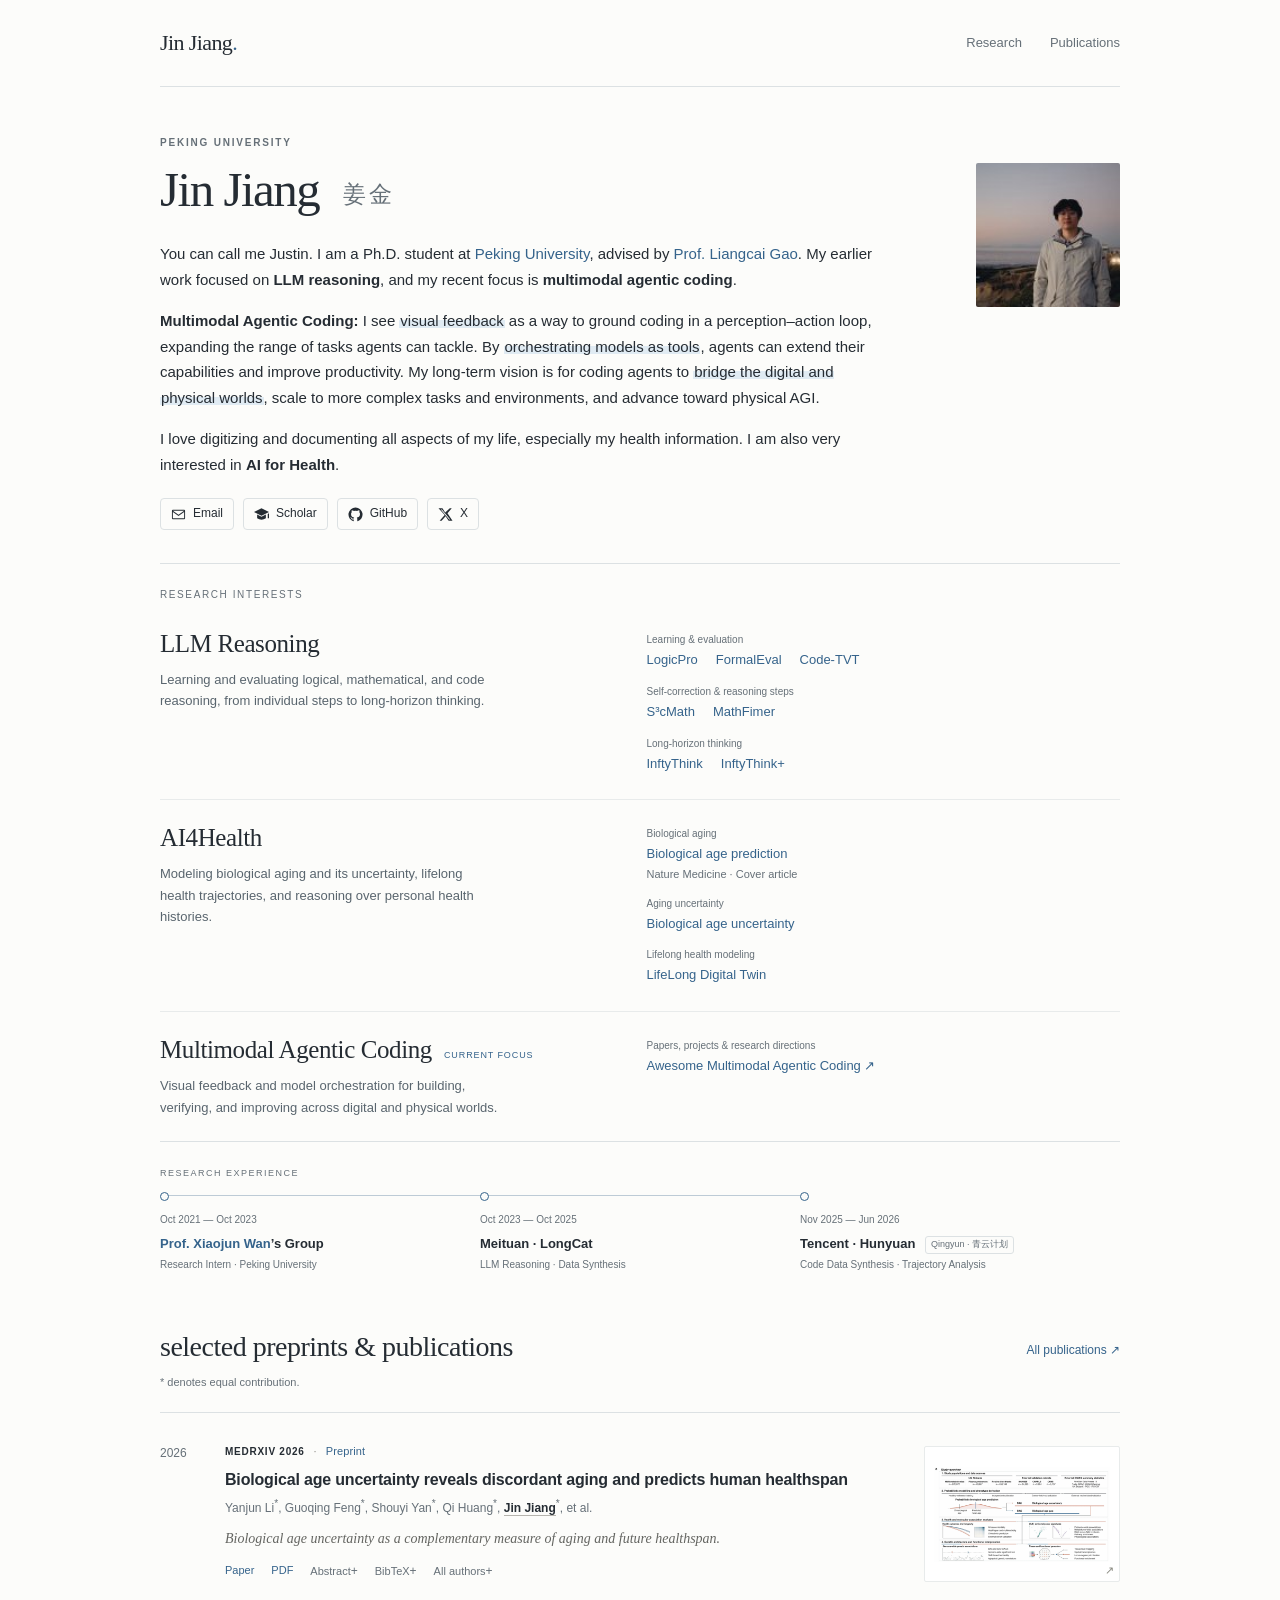
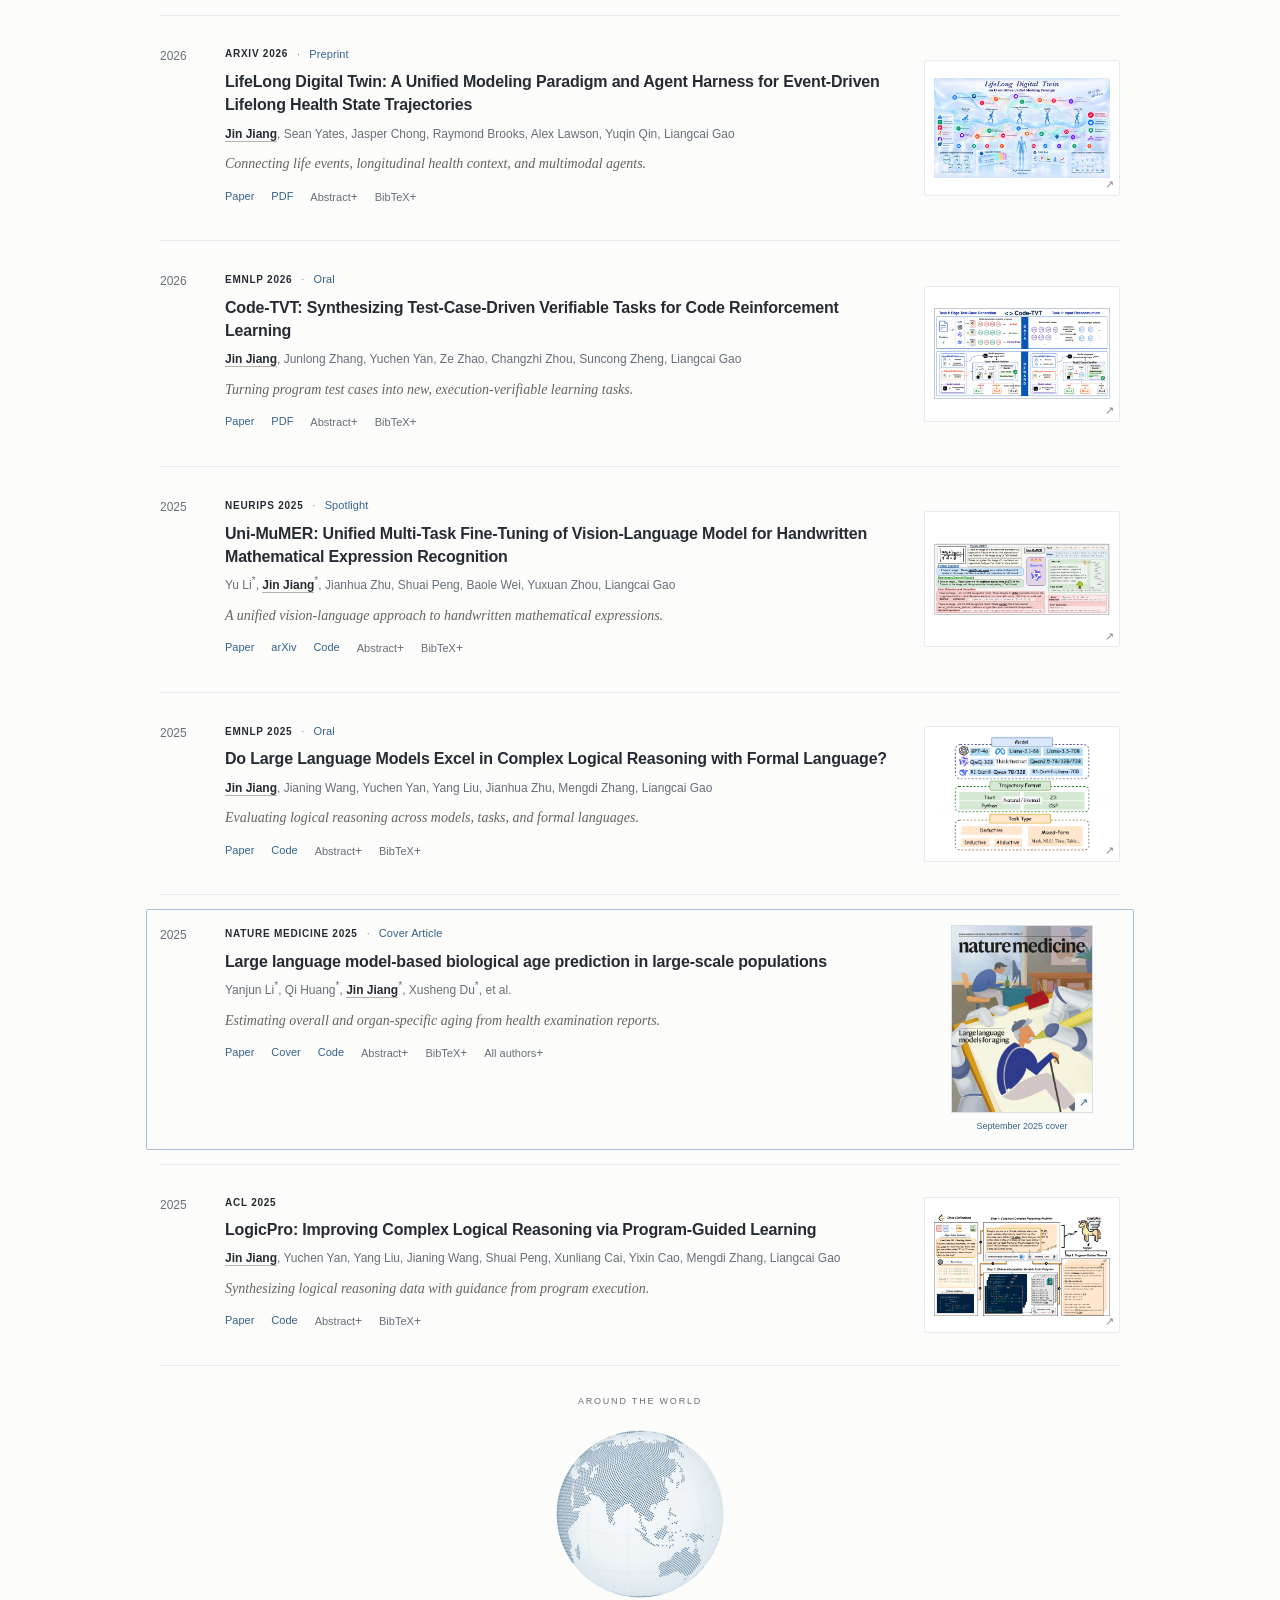
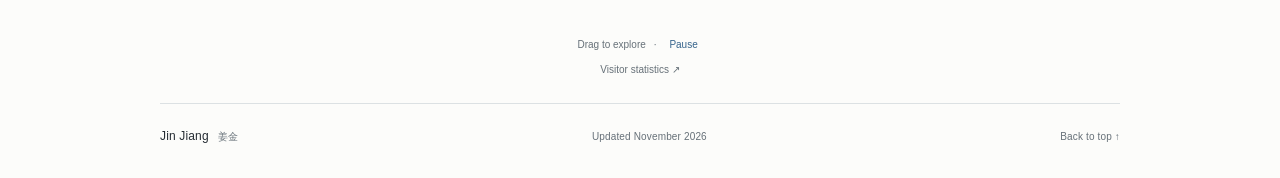
==== docs/index.html @ 6ad39298 "Publish reviewed academic homepage in docs" ====
<!doctype html>
<html lang="en">
<head>
  <meta charset="utf-8">
  <meta name="viewport" content="width=device-width, initial-scale=1">
  <meta name="description" content="Jin Jiang is a Ph.D. student at Peking University working on LLM reasoning, AI for Health, and multimodal agentic coding.">
  <meta name="author" content="Jin Jiang">
  <meta name="color-scheme" content="light">
  <meta property="og:title" content="Jin Jiang | Peking University">
  <meta property="og:description" content="Jin Jiang is a Ph.D. student at Peking University working on LLM reasoning, AI for Health, and multimodal agentic coding.">
  <meta property="og:type" content="website">
  <title>Jin Jiang | Peking University</title>
  <link rel="icon" href="assets/favicon.svg" type="image/svg+xml">
  <link rel="stylesheet" href="assets/style.css?v=72ed9c2542">
  <link rel="stylesheet" href="assets/research.css?v=2891c143ea">
  <script src="assets/site.js" defer></script>
  <script src="assets/globe-data.js" defer></script>
  <script src="assets/globe.js" defer></script>
  <script src="assets/visitors.js?v=ecbf1b0af2" defer></script>
</head>
<body>
  <a class="skip-link" href="#main">Skip to content</a>
  <div class="page-shell">
    <header class="site-header">
      <a class="wordmark" href="#main" aria-label="Jin Jiang — home">Jin Jiang<span aria-hidden="true">.</span></a>
      <nav aria-label="Main navigation">
        <a href="#research">Research</a>
        <a href="#publications">Publications</a>
      </nav>
    </header>
    <main id="main">
    <section class="intro" aria-labelledby="name">
      <div class="intro-copy">
        <p class="eyebrow">Peking University</p>
        <h1 id="name">Jin Jiang <span class="chinese-name" lang="zh-CN">姜金</span></h1>
        <p>You can call me Justin. I am a Ph.D. student at <a href="https://english.pku.edu.cn/">Peking University</a>,
        advised by <a href="https://wict.pku.edu.cn/english/people/gg/1201844icst1297381.htm">Prof. Liangcai Gao</a>.
        My earlier work focused on <strong>LLM reasoning</strong>, and my recent focus is
        <strong>multimodal agentic coding</strong>.</p>
        <p class="research-vision"><strong>Multimodal Agentic Coding:</strong> I see <mark class="vision-highlight">visual feedback</mark> as a way to ground coding
        in a perception–action loop, expanding the range of tasks agents can tackle.
        By <mark class="vision-highlight">orchestrating models as tools</mark>, agents can extend their capabilities and improve productivity.
        My long-term vision is for coding agents to <mark class="vision-highlight">bridge the digital and physical worlds</mark>,
        scale to more complex tasks and environments, and advance toward physical AGI.</p>
        <p>I love digitizing and documenting all aspects of my life, especially my health information.
        I am also very interested in <strong>AI for Health</strong>.</p>
        <div class="social-links" aria-label="Contact and academic profiles">
          <a class="social-tag" href="mailto:jiangjin@stu.pku.edu.cn">
      <svg viewBox="0 0 24 24" width="15" height="15" fill="currentColor" aria-hidden="true"><path d="M3 4.5h18A1.5 1.5 0 0 1 22.5 6v12a1.5 1.5 0 0 1-1.5 1.5H3A1.5 1.5 0 0 1 1.5 18V6A1.5 1.5 0 0 1 3 4.5Zm9 8L21 6H3l9 6.5Zm0 2L3 8v10h18V8l-9 6.5Z"/></svg>
      <span>Email</span></a>
<a class="social-tag" href="https://scholar.google.com/citations?user=C17NgjsAAAAJ&amp;hl=en">
      <svg viewBox="0 0 24 24" width="15" height="15" fill="currentColor" aria-hidden="true"><path d="m12 2 12 6-12 6L0 8l12-6Zm-7 10 7 3.5 7-3.5v6c-4.5 3-9.5 3-14 0v-6Zm17-1 2-1v8h-2v-7Z"/></svg>
      <span>Scholar</span></a>
<a class="social-tag" href="https://github.com/jiangjin1999">
      <svg viewBox="0 0 24 24" width="15" height="15" fill="currentColor" aria-hidden="true"><path d="M12 .75a11.25 11.25 0 0 0-3.56 21.92c.56.1.77-.24.77-.54v-2.1c-3.14.68-3.8-1.33-3.8-1.33-.51-1.3-1.25-1.65-1.25-1.65-1.03-.7.08-.69.08-.69 1.14.08 1.73 1.16 1.73 1.16 1.01 1.72 2.65 1.22 3.3.93.1-.73.4-1.22.72-1.5-2.51-.28-5.14-1.25-5.14-5.56 0-1.23.44-2.23 1.16-3.02-.12-.28-.5-1.43.11-2.98 0 0 .94-.3 3.1 1.15a10.77 10.77 0 0 1 5.63 0c2.15-1.46 3.1-1.15 3.1-1.15.6 1.55.22 2.7.1 2.98a4.35 4.35 0 0 1 1.16 3.02c0 4.32-2.63 5.28-5.14 5.55.4.35.76 1.03.76 2.08v3.11c0 .3.2.65.77.54A11.25 11.25 0 0 0 12 .75Z"/></svg>
      <span>GitHub</span></a>
<a class="social-tag" href="https://x.com/JiangJin_PKU">
      <svg viewBox="0 0 24 24" width="15" height="15" fill="currentColor" aria-hidden="true"><path d="M18.9 2H22l-6.8 7.8L23.2 22H17l-4.85-7.35L5.7 22H2.6l8.1-9.3L.8 2h6.3l4.4 6.7L18.9 2Zm-1.1 18h1.7L6.2 4H4.4l13.4 16Z"/></svg>
      <span>X</span></a>
        </div>
      </div>
      <figure class="portrait">
        <img src="assets/jin-jiang.jpg" width="128" height="128" alt="Jin Jiang" fetchpriority="high">
      </figure>
    </section>
    <section class="research-experiment" id="research" aria-labelledby="research-title">
      <header class="research-preview-heading">
        <h2 id="research-title">Research interests</h2>
      </header>
      <article class="research-row" aria-labelledby="reasoning-title">
        <div class="research-overview">
          <h3 id="reasoning-title">LLM Reasoning</h3>
          <p>Learning and evaluating logical, mathematical, and code reasoning, from individual steps to long-horizon thinking.</p>
        </div>
        <dl class="research-works">
          <div>
            <dt>Learning &amp; evaluation</dt>
            <dd>
              <a href="https://aclanthology.org/2025.acl-long.1270/">LogicPro</a>
              <a href="https://aclanthology.org/2025.emnlp-main.855/">FormalEval</a>
              <a href="https://aclanthology.org/2026.emnlp-main.1574/">Code-TVT</a>
            </dd>
          </div>
          <div>
            <dt>Self-correction &amp; reasoning steps</dt>
            <dd>
              <a href="https://ojs.aaai.org/index.php/AAAI/article/view/34749">S³cMath</a>
              <a href="https://arxiv.org/abs/2502.11684">MathFimer</a>
            </dd>
          </div>
          <div>
            <dt>Long-horizon thinking</dt>
            <dd>
              <a href="https://arxiv.org/abs/2503.06692">InftyThink</a>
              <a href="https://arxiv.org/abs/2602.06960">InftyThink+</a>
            </dd>
          </div>
        </dl>
      </article>
      <article class="research-row" aria-labelledby="health-title">
        <div class="research-overview">
          <h3 id="health-title">AI4Health</h3>
          <p>Modeling biological aging and its uncertainty, lifelong health trajectories, and reasoning over personal health histories.</p>
        </div>
        <dl class="research-works">
          <div>
            <dt>Biological aging</dt>
            <dd class="research-single-work">
              <a href="https://www.nature.com/articles/s41591-025-03856-8">Biological age prediction
                <span class="research-work-note">Nature Medicine · Cover article</span>
              </a>
            </dd>
          </div>
          <div>
            <dt>Aging uncertainty</dt>
            <dd><a href="https://www.medrxiv.org/content/10.64898/2026.09.26.26364091v3">Biological age uncertainty</a></dd>
          </div>
          <div>
            <dt>Lifelong health modeling</dt>
            <dd><a href="https://arxiv.org/abs/2610.05566">LifeLong Digital Twin</a></dd>
          </div>
        </dl>
      </article>
      <article class="research-row" aria-labelledby="coding-title">
        <div class="research-overview">
          <div class="research-name">
            <h3 id="coding-title">Multimodal Agentic Coding</h3>
            <span class="research-current">Current focus</span>
          </div>
          <p>Visual feedback and model orchestration for building, verifying, and improving across digital and physical worlds.</p>
        </div>
        <dl class="research-works">
          <div>
            <dt>Papers, projects &amp; research directions</dt>
            <dd><a href="https://github.com/jiangjin1999/awesome-multimodal-agentic-coding">Awesome Multimodal Agentic Coding <span aria-hidden="true">↗</span></a></dd>
          </div>
        </dl>
      </article>
    </section>

    <section class="experience-strip" id="experience" aria-labelledby="experience-title">
      <h2 class="eyebrow" id="experience-title">Research experience</h2>
      <ol class="experience-track">
        <li>
          <p class="experience-period"><time datetime="2021-10">Oct 2021</time> — <time datetime="2023-10">Oct 2023</time></p>
          <h3><a href="https://wanxiaojun.github.io/">Prof. Xiaojun Wan</a>’s Group</h3>
          <p class="experience-role">Research Intern · Peking University</p>
        </li>
        <li>
          <p class="experience-period"><time datetime="2023-10">Oct 2023</time> — <time datetime="2025-10">Oct 2025</time></p>
          <h3>Meituan · LongCat</h3>
          <p class="experience-role">LLM Reasoning · Data Synthesis</p>
        </li>
        <li>
          <p class="experience-period"><time datetime="2025-11">Nov 2025</time> — <time datetime="2026-06">Jun 2026</time></p>
          <h3>Tencent · Hunyuan <span class="experience-program" title="Qingyun Program">Qingyun · <span lang="zh-CN">青云计划</span></span></h3>
          <p class="experience-role">Code Data Synthesis · Trajectory Analysis</p>
        </li>
      </ol>
    </section>
    <section class="publications" id="publications" aria-labelledby="publications-title">
      <div class="section-heading">
        <div>
          <h2 id="publications-title">selected preprints &amp; publications</h2>
          <p class="contribution-note">* denotes equal contribution.</p>
        </div>
        <a class="all-publications" href="https://scholar.google.com/citations?user=C17NgjsAAAAJ&amp;hl=en">All publications <span aria-hidden="true">↗</span></a>
      </div>
      <div class="papers">

    <article class="paper" id="aging-uncertainty" aria-labelledby="aging-uncertainty-title">
      <div class="paper-year">2026</div>
      <div class="paper-content">
        <div class="paper-meta"><span>medRxiv 2026</span><span class="paper-status">Preprint</span></div>
        <h3 id="aging-uncertainty-title"><a class="" href="https://www.medrxiv.org/content/10.64898/2026.09.26.26364091v3">Biological age uncertainty reveals discordant aging and predicts human healthspan</a></h3>
        <p class="authors">Yanjun Li<sup aria-label="equal contribution">*</sup>, Guoqing Feng<sup aria-label="equal contribution">*</sup>, Shouyi Yan<sup aria-label="equal contribution">*</sup>, Qi Huang<sup aria-label="equal contribution">*</sup>, <strong>Jin Jiang</strong><sup aria-label="equal contribution">*</sup>, et al.</p>
        <p class="paper-summary">Biological age uncertainty as a complementary measure of aging and future healthspan.</p>
        <div class="paper-tools">
          <a class="" href="https://www.medrxiv.org/content/10.64898/2026.09.26.26364091v3">Paper</a>
<a class="" href="https://www.medrxiv.org/content/10.64898/2026.09.26.26364091v3.full.pdf">PDF</a>
          <details class="paper-detail">
            <summary>Abstract<span aria-hidden="true"> +</span></summary>
            <div class="detail-body"><p>This study models biological age as a probability distribution, distinguishing its mean deviation from its uncertainty. Across metabolomic, proteomic, and routine blood profiles, greater uncertainty was associated with disagreement among aging signals and with subsequent mortality, healthspan loss, and multimorbidity beyond the biological age gap. External cohorts and molecular and genetic analyses examine the robustness and biological context of this measure.</p></div>
          </details>

        <details class="paper-detail citation">
          <summary>BibTeX<span aria-hidden="true"> +</span></summary>
          <div class="detail-body">
            <button class="copy-button" data-copy="cite-aging-uncertainty" type="button" hidden>Copy citation</button>
            <pre id="cite-aging-uncertainty">@article{li2026biological,
  title = {Biological age uncertainty reveals discordant aging and predicts human healthspan},
  author = {Li, Yanjun and Feng, Guoqing and Yan, Shouyi and Huang, Qi and Jiang, Jin and Wang, Yufei and Pei, Zeyuan and Tay, Lyn Xuan and Li, Keliang and Pan, Zean and Yuan, Zhichao and Gao, Liangcai and Ji, John S. and Ke, Limei and Gu, Kuiying and Di, Qian},
  journal = {medRxiv},
  year = {2026},
  doi = {10.64898/2026.09.26.26364091},
  url = {https://www.medrxiv.org/content/10.64898/2026.09.26.26364091v3},
  note = {Preprint, version 3}
}</pre>
          </div>
        </details>

        <details class="paper-detail">
          <summary>All authors<span aria-hidden="true"> +</span></summary>
          <div class="detail-body full-authors">Yanjun Li<sup aria-label="equal contribution">*</sup>, Guoqing Feng<sup aria-label="equal contribution">*</sup>, Shouyi Yan<sup aria-label="equal contribution">*</sup>, Qi Huang<sup aria-label="equal contribution">*</sup>, <strong>Jin Jiang</strong><sup aria-label="equal contribution">*</sup>, Yufei Wang, Zeyuan Pei, Lyn Xuan Tay, Keliang Li, Zean Pan, Zhichao Yuan, Liangcai Gao, John S. Ji, Limei Ke, Kuiying Gu, Qian Di</div>
        </details>
        </div>
      </div>

        <a class="paper-figure" href="assets/aging-uncertainty-overview.png" target="_blank" rel="noopener"
           aria-label="Enlarge figure: Biological age uncertainty reveals discordant aging and predicts human healthspan">
          <img src="assets/aging-uncertainty-overview-preview.webp" alt="Figure 1a: probabilistic biological age models, age uncertainty, and health outcome analyses" width="224" height="140" loading="lazy" decoding="async">
          <span class="figure-expand" aria-hidden="true">↗</span>
        </a>
    </article>
    <article class="paper" id="lifelong" aria-labelledby="lifelong-title">
      <div class="paper-year">2026</div>
      <div class="paper-content">
        <div class="paper-meta"><span>arXiv 2026</span><span class="paper-status">Preprint</span></div>
        <h3 id="lifelong-title"><a class="" href="https://arxiv.org/abs/2610.05566">LifeLong Digital Twin: A Unified Modeling Paradigm and Agent Harness for Event-Driven Lifelong Health State Trajectories</a></h3>
        <p class="authors"><strong>Jin Jiang</strong>, Sean Yates, Jasper Chong, Raymond Brooks, Alex Lawson, Yuqin Qin, Liangcai Gao</p>
        <p class="paper-summary">Connecting life events, longitudinal health context, and multimodal agents.</p>
        <div class="paper-tools">
          <a class="" href="https://arxiv.org/abs/2610.05566">Paper</a>
<a class="" href="https://arxiv.org/pdf/2610.05566">PDF</a>
          <details class="paper-detail">
            <summary>Abstract<span aria-hidden="true"> +</span></summary>
            <div class="detail-body"><p>LifeLong Digital Twin organizes events into daily health states and accumulates them into lifelong context. An accompanying agent harness brings multimodal evidence into health reasoning. The technical report evaluates language models on disease trajectory forecasting, risk ranking, and prediction across multiple time horizons.</p></div>
          </details>

        <details class="paper-detail citation">
          <summary>BibTeX<span aria-hidden="true"> +</span></summary>
          <div class="detail-body">
            <button class="copy-button" data-copy="cite-lifelong" type="button" hidden>Copy citation</button>
            <pre id="cite-lifelong">@misc{jiang2026lifelong,
  title = {LifeLong Digital Twin: A Unified Modeling Paradigm and Agent Harness for Event-Driven Lifelong Health State Trajectories},
  author = {Jiang, Jin and Yates, Sean and Chong, Jasper and Brooks, Raymond and Lawson, Alex and Qin, Yuqin and Gao, Liangcai},
  year = {2026},
  eprint = {2610.05566},
  archivePrefix = {arXiv},
  primaryClass = {cs.AI},
  url = {https://arxiv.org/abs/2610.05566}
}</pre>
          </div>
        </details>

        </div>
      </div>

        <a class="paper-figure" href="assets/lifelong-page1-overview.png" target="_blank" rel="noopener"
           aria-label="Enlarge figure: LifeLong Digital Twin: A Unified Modeling Paradigm and Agent Harness for Event-Driven Lifelong Health State Trajectories">
          <img src="assets/lifelong-page1-overview-preview.webp" alt="LifeLong Digital Twin overview from the bottom of the first paper page: lifelong events across life stages, Health States, the Agent Harness, and health prediction tasks." width="224" height="140" loading="lazy" decoding="async">
          <span class="figure-expand" aria-hidden="true">↗</span>
        </a>
    </article>
    <article class="paper" id="code-tvt" aria-labelledby="code-tvt-title">
      <div class="paper-year">2026</div>
      <div class="paper-content">
        <div class="paper-meta"><span>EMNLP 2026</span><span class="paper-status">Oral</span></div>
        <h3 id="code-tvt-title"><a class="" href="https://aclanthology.org/2026.emnlp-main.1574/">Code-TVT: Synthesizing Test-Case-Driven Verifiable Tasks for Code Reinforcement Learning</a></h3>
        <p class="authors"><strong>Jin Jiang</strong>, Junlong Zhang, Yuchen Yan, Ze Zhao, Changzhi Zhou, Suncong Zheng, Liangcai Gao</p>
        <p class="paper-summary">Turning program test cases into new, execution-verifiable learning tasks.</p>
        <div class="paper-tools">
          <a class="" href="https://aclanthology.org/2026.emnlp-main.1574/">Paper</a>
<a class="" href="https://aclanthology.org/2026.emnlp-main.1574.pdf">PDF</a>
          <details class="paper-detail">
            <summary>Abstract<span aria-hidden="true"> +</span></summary>
            <div class="detail-body"><p>Code-TVT reformulates existing test cases into two complementary tasks: generating inputs that distinguish correct and incorrect programs, and reconstructing inputs from program outputs. Execution-based verifiers provide training signals for code reasoning and reinforcement learning.</p></div>
          </details>

        <details class="paper-detail citation">
          <summary>BibTeX<span aria-hidden="true"> +</span></summary>
          <div class="detail-body">
            <button class="copy-button" data-copy="cite-code-tvt" type="button" hidden>Copy citation</button>
            <pre id="cite-code-tvt">@inproceedings{jiang-etal-2026-code,
    title = &quot;Code-{TVT}: Synthesizing Test-Case-Driven Verifiable Tasks for Code Reinforcement Learning&quot;,
    author = &quot;Jiang, Jin  and
      Zhang, Junlong  and
      Yan, Yuchen  and
      Zhao, Ze  and
      Zhou, Changzhi  and
      Zheng, Suncong  and
      Gao, Liangcai&quot;,
    editor = &quot;Lee, Hung-Yi  and
      Dev, Sunipa  and
      Li, Junyi Jessy  and
      Elliott, Desmond&quot;,
    booktitle = &quot;Proceedings of the 2026 Conference on Empirical Methods in Natural Language Processing&quot;,
    month = oct,
    year = &quot;2026&quot;,
    address = &quot;Budapest, Hungary&quot;,
    publisher = &quot;Association for Computational Linguistics&quot;,
    url = &quot;https://aclanthology.org/2026.emnlp-main.1574/&quot;,
    doi = &quot;10.18653/2026.emnlp-main.1574&quot;,
    pages = &quot;35842--35865&quot;,
    ISBN = &quot;979-8-89176-459-0&quot;
}</pre>
          </div>
        </details>

        </div>
      </div>

        <a class="paper-figure" href="assets/code-tvt.png" target="_blank" rel="noopener"
           aria-label="Enlarge figure: Code-TVT: Synthesizing Test-Case-Driven Verifiable Tasks for Code Reinforcement Learning">
          <img src="assets/code-tvt-preview.webp" alt="Code-TVT: edge test-case generation and input reconstruction with verifiable rewards" width="224" height="140" loading="lazy" decoding="async">
          <span class="figure-expand" aria-hidden="true">↗</span>
        </a>
    </article>
    <article class="paper" id="unimumer" aria-labelledby="unimumer-title">
      <div class="paper-year">2025</div>
      <div class="paper-content">
        <div class="paper-meta"><span>NeurIPS 2025</span><span class="paper-status">Spotlight</span></div>
        <h3 id="unimumer-title"><a class="" href="https://proceedings.neurips.cc/paper_files/paper/2025/hash/bb992de895e886c2be79985835cb0ea4-Abstract-Conference.html">Uni-MuMER: Unified Multi-Task Fine-Tuning of Vision-Language Model for Handwritten Mathematical Expression Recognition</a></h3>
        <p class="authors">Yu Li<sup aria-label="equal contribution">*</sup>, <strong>Jin Jiang</strong><sup aria-label="equal contribution">*</sup>, Jianhua Zhu, Shuai Peng, Baole Wei, Yuxuan Zhou, Liangcai Gao</p>
        <p class="paper-summary">A unified vision-language approach to handwritten mathematical expressions.</p>
        <div class="paper-tools">
          <a class="" href="https://proceedings.neurips.cc/paper_files/paper/2025/hash/bb992de895e886c2be79985835cb0ea4-Abstract-Conference.html">Paper</a>
<a class="" href="https://arxiv.org/abs/2505.23566">arXiv</a>
<a class="" href="https://github.com/BFlameSwift/Uni-MuMER">Code</a>
          <details class="paper-detail">
            <summary>Abstract<span aria-hidden="true"> +</span></summary>
            <div class="detail-body"><p>Uni-MuMER adapts a vision-language model to handwritten mathematical expression recognition through three complementary tasks: tree-aware chain-of-thought, error-driven learning, and symbol counting. The method combines structural reasoning and domain-specific supervision in one model.</p></div>
          </details>

        <details class="paper-detail citation">
          <summary>BibTeX<span aria-hidden="true"> +</span></summary>
          <div class="detail-body">
            <button class="copy-button" data-copy="cite-unimumer" type="button" hidden>Copy citation</button>
            <pre id="cite-unimumer">@inproceedings{li2025unimumer,
  title = {Uni-MuMER: Unified Multi-Task Fine-Tuning of Vision-Language Model for Handwritten Mathematical Expression Recognition},
  author = {Li, Yu and Jiang, Jin and Zhu, Jianhua and Peng, Shuai and Wei, Baole and Zhou, Yuxuan and Gao, Liangcai},
  booktitle = {Advances in Neural Information Processing Systems},
  volume = {38},
  year = {2025},
  url = {https://proceedings.neurips.cc/paper_files/paper/2025/hash/bb992de895e886c2be79985835cb0ea4-Abstract-Conference.html}
}</pre>
          </div>
        </details>

        </div>
      </div>

        <a class="paper-figure" href="assets/unimumer.png" target="_blank" rel="noopener"
           aria-label="Enlarge figure: Uni-MuMER: Unified Multi-Task Fine-Tuning of Vision-Language Model for Handwritten Mathematical Expression Recognition">
          <img src="assets/unimumer-preview.webp" alt="Uni-MuMER combines tree-aware reasoning, error-driven learning, and symbol counting" width="224" height="140" loading="lazy" decoding="async">
          <span class="figure-expand" aria-hidden="true">↗</span>
        </a>
    </article>
    <article class="paper" id="formaleval" aria-labelledby="formaleval-title">
      <div class="paper-year">2025</div>
      <div class="paper-content">
        <div class="paper-meta"><span>EMNLP 2025</span><span class="paper-status">Oral</span></div>
        <h3 id="formaleval-title"><a class="" href="https://aclanthology.org/2025.emnlp-main.855/">Do Large Language Models Excel in Complex Logical Reasoning with Formal Language?</a></h3>
        <p class="authors"><strong>Jin Jiang</strong>, Jianing Wang, Yuchen Yan, Yang Liu, Jianhua Zhu, Mengdi Zhang, Liangcai Gao</p>
        <p class="paper-summary">Evaluating logical reasoning across models, tasks, and formal languages.</p>
        <div class="paper-tools">
          <a class="" href="https://aclanthology.org/2025.emnlp-main.855/">Paper</a>
<a class="" href="https://github.com/jiangjin1999/FormalEval">Code</a>
          <details class="paper-detail">
            <summary>Abstract<span aria-hidden="true"> +</span></summary>
            <div class="detail-body"><p>FormalEval examines logical reasoning along three dimensions: the model, the task, and the format of the reasoning trajectory. It compares natural-language and formal-language reasoning, studies their limitations, and investigates how training data transfers between formats.</p></div>
          </details>

        <details class="paper-detail citation">
          <summary>BibTeX<span aria-hidden="true"> +</span></summary>
          <div class="detail-body">
            <button class="copy-button" data-copy="cite-formaleval" type="button" hidden>Copy citation</button>
            <pre id="cite-formaleval">@inproceedings{jiang2025formal,
  title = {Do Large Language Models Excel in Complex Logical Reasoning with Formal Language?},
  author = {Jiang, Jin and Wang, Jianing and Yan, Yuchen and Liu, Yang and Zhu, Jianhua and Zhang, Mengdi and Gao, Liangcai},
  booktitle = {Proceedings of the 2025 Conference on Empirical Methods in Natural Language Processing},
  pages = {16878--16903},
  year = {2025},
  doi = {10.18653/v1/2025.emnlp-main.855},
  url = {https://aclanthology.org/2025.emnlp-main.855/}
}</pre>
          </div>
        </details>

        </div>
      </div>

        <a class="paper-figure" href="assets/formaleval.png" target="_blank" rel="noopener"
           aria-label="Enlarge figure: Do Large Language Models Excel in Complex Logical Reasoning with Formal Language?">
          <img src="assets/formaleval.png" alt="FormalEval evaluation dimensions: model, trajectory format, and logical reasoning task" width="224" height="140" loading="lazy" decoding="async">
          <span class="figure-expand" aria-hidden="true">↗</span>
        </a>
    </article>
    <article class="paper paper-outlined" id="aging" aria-labelledby="aging-title">
      <div class="paper-year">2025</div>
      <div class="paper-content">
        <div class="paper-meta"><span>Nature Medicine 2025</span><span class="paper-status">Cover Article</span></div>
        <h3 id="aging-title"><a class="" href="https://www.nature.com/articles/s41591-025-03856-8">Large language model-based biological age prediction in large-scale populations</a></h3>
        <p class="authors">Yanjun Li<sup aria-label="equal contribution">*</sup>, Qi Huang<sup aria-label="equal contribution">*</sup>, <strong>Jin Jiang</strong><sup aria-label="equal contribution">*</sup>, Xusheng Du<sup aria-label="equal contribution">*</sup>, et al.</p>
        <p class="paper-summary">Estimating overall and organ-specific aging from health examination reports.</p>
        <div class="paper-tools">
          <a class="" href="https://www.nature.com/articles/s41591-025-03856-8">Paper</a>
<a class="" href="https://www.nature.com/nm/volumes/31/issues/9">Cover</a>
<a class="" href="https://github.com/AI4HEALTH-LAB-THU/LLM-Aging">Code</a>
          <details class="paper-detail">
            <summary>Abstract<span aria-hidden="true"> +</span></summary>
            <div class="detail-body"><p>This work uses large language models to estimate biological age from health examination reports. Evaluation across six population cohorts studies overall and organ-specific aging, associations with health outcomes, and changes over time.</p></div>
          </details>

        <details class="paper-detail citation">
          <summary>BibTeX<span aria-hidden="true"> +</span></summary>
          <div class="detail-body">
            <button class="copy-button" data-copy="cite-aging" type="button" hidden>Copy citation</button>
            <pre id="cite-aging">@article{li2025biological,
  title = {Large language model-based biological age prediction in large-scale populations},
  author = {Li, Yanjun and Huang, Qi and Jiang, Jin and Du, Xusheng and Xiang, Wenxin and Zhang, Shiqi and Pan, Zean and Zhao, Liyuan and Cui, Yuyan and Ke, Limei and Yin, Bo and Liu, Linfeng and Feng, Guoqing and Yan, Shouyi and Gao, Liangcai and Liu, Yang and Yuan, Yujuan and Guo, Yanying and Yang, Yuqing and Ma, Weizhi and Yang, Yining and Di, Qian},
  journal = {Nature Medicine},
  volume = {31},
  pages = {2977--2990},
  year = {2025},
  doi = {10.1038/s41591-025-03856-8}
}</pre>
          </div>
        </details>

        <details class="paper-detail">
          <summary>All authors<span aria-hidden="true"> +</span></summary>
          <div class="detail-body full-authors">Yanjun Li<sup aria-label="equal contribution">*</sup>, Qi Huang<sup aria-label="equal contribution">*</sup>, <strong>Jin Jiang</strong><sup aria-label="equal contribution">*</sup>, Xusheng Du<sup aria-label="equal contribution">*</sup>, Wenxin Xiang, Shiqi Zhang, Zean Pan, Liyuan Zhao, Yuyan Cui, Limei Ke, Bo Yin, Linfeng Liu, Guoqing Feng, Shouyi Yan, Liangcai Gao, Yang Liu, Yujuan Yuan, Yanying Guo, Yuqing Yang, Weizhi Ma, Yining Yang, Qian Di</div>
        </details>
        </div>
      </div>

        <figure class="cover-feature">
          <a class="paper-figure paper-cover" href="assets/nature-medicine-cover-sep-2025.png" target="_blank" rel="noopener"
             aria-label="Enlarge Nature Medicine September 2025 cover">
            <img src="assets/nature-medicine-cover-sep-2025.png" alt="Nature Medicine, September 2025 cover: Large language models for aging. A robot sketches a person at their predicted biological age."
              width="440" height="584" loading="lazy" decoding="async">
            <span class="figure-expand" aria-hidden="true">↗</span>
          </a>
          <figcaption><a href="https://www.nature.com/nm/volumes/31/issues/9">September 2025 cover</a></figcaption>
        </figure>
    </article>
    <article class="paper" id="logicpro" aria-labelledby="logicpro-title">
      <div class="paper-year">2025</div>
      <div class="paper-content">
        <div class="paper-meta"><span>ACL 2025</span></div>
        <h3 id="logicpro-title"><a class="" href="https://aclanthology.org/2025.acl-long.1270/">LogicPro: Improving Complex Logical Reasoning via Program-Guided Learning</a></h3>
        <p class="authors"><strong>Jin Jiang</strong>, Yuchen Yan, Yang Liu, Jianing Wang, Shuai Peng, Xunliang Cai, Yixin Cao, Mengdi Zhang, Liangcai Gao</p>
        <p class="paper-summary">Synthesizing logical reasoning data with guidance from program execution.</p>
        <div class="paper-tools">
          <a class="" href="https://aclanthology.org/2025.acl-long.1270/">Paper</a>
<a class="" href="https://github.com/jiangjin1999/LogicPro">Code</a>
          <details class="paper-detail">
            <summary>Abstract<span aria-hidden="true"> +</span></summary>
            <div class="detail-body"><p>LogicPro builds reasoning problems from algorithmic questions and test cases. Program solutions supply reference answers and intermediate values, which guide the construction of natural-language reasoning traces. This creates scalable supervision for complex logical reasoning.</p></div>
          </details>

        <details class="paper-detail citation">
          <summary>BibTeX<span aria-hidden="true"> +</span></summary>
          <div class="detail-body">
            <button class="copy-button" data-copy="cite-logicpro" type="button" hidden>Copy citation</button>
            <pre id="cite-logicpro">@inproceedings{jiang2025logicpro,
  title = {LogicPro: Improving Complex Logical Reasoning via Program-Guided Learning},
  author = {Jiang, Jin and Yan, Yuchen and Liu, Yang and Wang, Jianing and Peng, Shuai and Cai, Xunliang and Cao, Yixin and Zhang, Mengdi and Gao, Liangcai},
  booktitle = {Proceedings of the 63rd Annual Meeting of the Association for Computational Linguistics (Volume 1: Long Papers)},
  pages = {26200--26218},
  year = {2025},
  doi = {10.18653/v1/2025.acl-long.1270},
  url = {https://aclanthology.org/2025.acl-long.1270/}
}</pre>
          </div>
        </details>

        </div>
      </div>

        <a class="paper-figure" href="assets/logicpro.png" target="_blank" rel="noopener"
           aria-label="Enlarge figure: LogicPro: Improving Complex Logical Reasoning via Program-Guided Learning">
          <img src="assets/logicpro-preview.webp" alt="LogicPro synthesizes logical reasoning data from algorithmic problems and program execution" width="224" height="140" loading="lazy" decoding="async">
          <span class="figure-expand" aria-hidden="true">↗</span>
        </a>
    </article>
      </div>
    </section>
    <section class="world-section" aria-label="Around the world"
      data-visitor-key="1H2OIZZ7b7KXvn6qsvFm90S2fjFHKi0nz-zZFDt_Z4g"
      data-visitor-hosts="jiangjin1999.github.io"
      data-visitor-stats="https://mapmyvisitors.com/web/1c9c7">
      <p class="eyebrow">Around the world</p>
      <div class="globe-display">
        <div class="globe-shell" id="local-globe">
          <img class="globe-fallback" src="assets/globe-static.svg" alt="A globe showing Earth's continents" width="200" height="200" loading="lazy">
          <canvas id="world-globe" width="400" height="400" tabindex="0" hidden
            role="img" aria-label="Interactive globe. Drag or use the arrow keys to rotate." aria-describedby="globe-help"></canvas>
        </div>
        <div class="visitor-globe" id="visitor-globe" aria-label="Visitor locations" aria-hidden="true"></div>
      </div>
      <div class="globe-controls" hidden>
        <span id="globe-help">Drag to explore</span>
        <span aria-hidden="true">·</span>
        <button id="globe-pause" type="button" aria-label="Pause globe rotation">Pause</button>
      </div>
      <div class="visitor-controls" hidden>
        <button id="visitor-pause" type="button" aria-label="Pause visitor globe rotation">Pause</button>
      </div>
      <a class="visitor-stats-link" href="https://mapmyvisitors.com/web/1c9c7" target="_blank" rel="noopener">Visitor statistics <span aria-hidden="true">↗</span></a>
    </section>
</main>
    <footer class="site-footer">
      <span>Jin Jiang <span lang="zh-CN">姜金</span></span>
      <span>Updated November 2026</span>
      <a href="#main">Back to top <span aria-hidden="true">↑</span></a>
    </footer>
  </div>
  <p class="sr-only" id="copy-status" role="status" aria-live="polite"></p>
</body>
</html>
---- docs/assets/style.css ----
:root {
  --paper: #fcfcfa;
  --ink: #252c33;
  --muted: #667078;
  --accent: #35638b;
  --accent-hover: #204462;
  --rule: #dce1e3;
  --light-rule: #e8ebeb;
  --serif: "Iowan Old Style", "Palatino Linotype", "Book Antiqua", Georgia, serif;
  --sans: -apple-system, BlinkMacSystemFont, "Segoe UI", Helvetica, Arial, sans-serif;
}
* { box-sizing: border-box; }
html { scroll-behavior: smooth; scroll-padding-top: 30px; }
body {
  margin: 0;
  color: var(--ink);
  background: var(--paper);
  font-family: var(--sans);
  font-size: 15px;
  line-height: 1.7;
  -webkit-font-smoothing: antialiased;
}
::selection { background: #dae7f0; }
a { color: var(--accent); text-decoration: none; text-underline-offset: 4px; }
a:hover { color: var(--accent-hover); text-decoration: underline; }
a:focus-visible, button:focus-visible, summary:focus-visible, canvas:focus-visible {
  outline: 2px solid var(--accent);
  outline-offset: 5px;
  border-radius: 1px;
}
button, summary { -webkit-tap-highlight-color: transparent; }
button { font: inherit; }
p { margin: 0 0 16px; }
strong { font-weight: 600; }
.vision-highlight {
  color: inherit;
  font-weight: 400;
  background: linear-gradient(transparent 48%, #e0ebf3 48%, #e0ebf3 94%, transparent 94%);
  padding: 0 .06em;
  -webkit-box-decoration-break: clone;
  box-decoration-break: clone;
}
.page-shell { max-width: 1040px; margin: 0 auto; padding: 0 40px; }
.site-header {
  min-height: 87px;
  display: flex;
  align-items: center;
  justify-content: space-between;
  border-bottom: 1px solid var(--rule);
}
.wordmark { color: var(--ink); font-family: var(--serif); font-size: 22px; letter-spacing: -.6px; }
.wordmark span { color: var(--accent); }
.wordmark:hover { text-decoration: none; }
.site-header nav { display: flex; gap: 28px; align-items: center; font-size: 13px; }
.site-header nav a { color: var(--muted); padding: 7px 0; }
.site-header nav a:hover, .site-header nav a[aria-current] { color: var(--ink); }
.site-header nav a[aria-current] { text-decoration: underline; text-decoration-color: var(--accent); text-underline-offset: 9px; }
.site-header nav span { font-size: 11px; }
.intro { display: grid; grid-template-columns: minmax(0, 1fr) 144px; gap: 31px 58px; padding: 47px 0 33px; }
.eyebrow { margin-bottom: 11px; color: var(--muted); text-transform: uppercase; letter-spacing: 1.8px; font-size: 10px; font-weight: 600; }
h1, h2, h3 { margin: 0; }
h1 { font: 400 49px/1.13 var(--serif); letter-spacing: -1.5px; margin-bottom: 24px; }
.chinese-name { font-family: "Songti SC", "Noto Serif CJK SC", serif; font-size: 23px; margin-left: 13px; color: var(--muted); letter-spacing: 3px; vertical-align: 4px; white-space: nowrap; }
.intro-copy > p:not(.eyebrow) { max-width: 720px; }
.social-links { display: flex; align-items: center; flex-wrap: wrap; gap: 9px; margin-top: 21px; font-size: 12px; }
.social-tag { display: inline-flex; align-items: center; gap: 7px; padding: 4px 10px; border: 1px solid var(--rule); border-radius: 4px; color: var(--ink); line-height: 1.8; white-space: nowrap; transition: background .15s, border-color .15s; }
.social-tag:hover { background: #eef3f6; border-color: #a9bccb; text-decoration: none; color: var(--accent); }
.social-tag svg { flex-shrink: 0; }
.portrait { margin: 29px 0 0; text-align: left; }
.portrait img { width: 144px; height: 144px; display: block; object-fit: cover; border-radius: 2px; }
.experience-strip { border-top: 1px solid var(--rule); padding: 24px 0 32px; margin-bottom: 24px; }
.experience-strip > .eyebrow { font-size: 9px; font-weight: 500; letter-spacing: 1.5px; margin-bottom: 14px; }
.experience-track { display: grid; grid-template-columns: repeat(3, minmax(0, 1fr)); list-style: none; margin: 0; padding: 0; }
.experience-track li { position: relative; padding: 16px 18px 0 0; }
.experience-track li::before { content: ""; position: absolute; top: 0; left: 0; right: 0; border-top: 1px solid #bdcbd6; }
.experience-track li:last-child::before { display: none; }
.experience-track li::after { content: ""; position: absolute; width: 7px; height: 7px; top: -3px; left: 0; border: 1px solid var(--accent); border-radius: 50%; background: var(--paper); }
.experience-period { font-size: 10px; color: var(--muted); margin: 0 0 6px; font-variant-numeric: tabular-nums; }
.experience-track h3 { font-size: 13px; font-weight: 600; line-height: 1.5; margin: 0 0 3px; }
.experience-program { display: inline-block; margin-left: 6px; padding: 1px 5px; border: 1px solid var(--rule); border-radius: 3px; color: var(--muted); font-size: 9px; font-weight: 400; line-height: 1.5; vertical-align: 1px; white-space: nowrap; }
.experience-role { font-size: 10px; line-height: 1.6; color: var(--muted); margin: 0; }
.research { display: grid; grid-template-columns: 1.18fr 1fr 1fr; border-top: 1px solid var(--rule); padding: 27px 0 34px; margin-bottom: 0; }
.research-area { min-width: 0; padding: 0 24px; border-left: 1px solid var(--rule); }
.research-area:first-child { padding-left: 0; border: 0; }
.research-area:last-child { padding-right: 0; }
.research-area .eyebrow { font-size: 9px; font-weight: 500; letter-spacing: 1.5px; margin-bottom: 8px; }
.research-area h2 { font: 500 24px/1.13 var(--serif); letter-spacing: -.35px; margin-bottom: 12px; }
.research-area > p:last-child { font: 15px/1.55 var(--serif); margin: 0; color: #535e67; }
.research-area a { text-decoration-thickness: 1px; }
.section-heading { border-bottom: 1px solid var(--rule); padding-bottom: 20px; display: flex; align-items: flex-start; justify-content: space-between; gap: 20px; }
.section-heading h2 { font: 400 28px/1.3 var(--serif); letter-spacing: -.5px; }
.contribution-note { font-size: 11px; color: var(--muted); margin: 8px 0 0; }
.all-publications { font-size: 12px; margin-top: 11px; white-space: nowrap; }
.paper { display: grid; grid-template-columns: 42px minmax(0, 1fr) 196px; column-gap: 23px; padding: 30px 0; border-bottom: 1px solid var(--light-rule); }
.paper-year { font-variant-numeric: tabular-nums; font-size: 12px; color: var(--muted); line-height: 1.5; padding-top: 1px; }
.paper-content { min-width: 0; }
.paper-meta { display: flex; align-items: center; flex-wrap: wrap; gap: 9px; margin-bottom: 7px; font-size: 10px; line-height: 1.6; letter-spacing: .75px; text-transform: uppercase; }
.paper-meta > span:first-child { font-weight: 650; }
.paper-status { color: var(--accent); text-transform: none; letter-spacing: .1px; font-size: 11px; }
.paper-status::before { content: "·"; margin-right: 9px; color: #8f8d88; }
.paper-outlined { position: relative; }
.paper-outlined::before { content: ""; position: absolute; inset: 14px -14px; border: 1px solid #aac2d5; border-radius: 2px; pointer-events: none; }
.paper h3 { font-size: 16px; font-weight: 600; line-height: 1.45; letter-spacing: -.18px; margin: 0 0 8px; }
.paper h3 a { color: var(--ink); }
.paper h3 a:hover { color: var(--accent); }
.authors { color: var(--muted); font-size: 12px; line-height: 1.65; margin-bottom: 9px; }
.authors strong, .full-authors strong { color: var(--ink); font-weight: 650; border-bottom: 1px solid #b6b4ae; }
sup { font-size: .85em; line-height: 0; }
.paper-summary { font-family: var(--serif); font-style: italic; font-size: 14px; line-height: 1.6; color: #646561; margin-bottom: 9px; }
.paper-tools { display: flex; flex-wrap: wrap; gap: 4px 17px; align-items: flex-start; font-size: 11px; line-height: 1.8; }
.paper-tools > a { padding: 2px 0; }
.paper-detail { color: var(--muted); }
.paper-detail summary { list-style: none; cursor: pointer; padding: 2px 0; color: var(--muted); width: fit-content; }
.paper-detail summary::-webkit-details-marker { display: none; }
.paper-detail summary:hover { color: var(--accent); }
.paper-detail summary span { display: inline-block; font-size: 12px; }
.paper-detail[open] { flex-basis: 100%; }
.paper-detail[open] summary { color: var(--accent); margin-bottom: 9px; }
.paper-detail[open] summary span { transform: rotate(45deg); }
.detail-body { background: #f0f3f5; border-left: 2px solid #9cb5c7; padding: 13px 16px; font-size: 13px; line-height: 1.65; margin-bottom: 8px; }
.detail-body p { margin: 0; }
.detail-body pre { white-space: pre-wrap; overflow-wrap: anywhere; word-break: break-word; margin: 0; font-size: 11px; line-height: 1.65; }
.copy-button { display: block; margin: 0 0 10px; border: 1px solid #cac6bc; color: var(--ink); background: transparent; padding: 5px 9px; cursor: pointer; font-size: 11px; border-radius: 2px; }
.copy-button[hidden] { display: none; }
.copy-button:hover { border-color: var(--accent); color: var(--accent); }
.paper-figure { position: relative; display: flex; align-items: center; justify-content: center; align-self: center; min-height: 118px; padding: 9px; background: #fff; border: 1px solid var(--light-rule); border-radius: 2px; transition: border-color .15s ease; }
.paper-figure:hover { border-color: #9cb5c7; }
.paper-figure img { width: 100%; height: 116px; object-fit: contain; display: block; }
.cover-feature { margin: 0; align-self: center; justify-self: center; width: 142px; }
.paper-cover { min-height: 0; padding: 0; border-color: #d6dee3; border-radius: 0; }
.cover-feature .paper-cover img { width: 100%; height: auto; }
.cover-feature figcaption { text-align: center; font-size: 9px; margin-top: 7px; line-height: 1.5; }
.paper-cover .figure-expand { background: #fcfcfa; padding: 0 4px; bottom: 0; right: 0; color: var(--accent); }
.figure-expand { position: absolute; bottom: 1px; right: 5px; font-size: 11px; color: #8b8b82; }
.world-section { padding: 28px 0 25px; border-bottom: 1px solid var(--rule); display: flex; flex-direction: column; align-items: center; }
.world-section > .eyebrow { font-size: 9px; font-weight: 500; margin: 0 0 5px; }
.globe-shell { width: 200px; height: 200px; position: relative; }
.globe-shell canvas, .globe-fallback { width: 100%; height: 100%; display: block; }
.globe-shell canvas { position: absolute; inset: 0; cursor: grab; touch-action: pan-y; border-radius: 50%; }
.globe-shell canvas.dragging { cursor: grabbing; }
.globe-shell [hidden], .globe-controls[hidden] { display: none; }
.globe-controls { display: flex; align-items: center; gap: 8px; color: var(--muted); font-size: 10px; }
.globe-controls button { border: 0; padding: 5px 1px; background: none; color: var(--accent); cursor: pointer; font-size: 10px; min-width: 38px; }
.globe-controls button:hover { text-decoration: underline; text-underline-offset: 3px; }
.site-footer { padding: 22px 0 32px; display: flex; align-items: center; justify-content: space-between; color: var(--muted); font-size: 10px; letter-spacing: .15px; gap: 15px; }
.site-footer > span:first-child { color: var(--ink); font-size: 12px; }
.site-footer > span:first-child span { margin-left: 6px; color: var(--muted); font-size: 10px; }
.site-footer a { color: var(--muted); }
.skip-link { position: fixed; top: -80px; left: 20px; padding: 10px 15px; background: var(--ink); color: white; z-index: 10; }
.skip-link:focus { top: 12px; }
.sr-only { position: absolute; width: 1px; height: 1px; margin: -1px; padding: 0; overflow: hidden; clip-path: inset(50%); white-space: nowrap; }
@media (min-width: 1500px) { .page-shell { max-width: 1100px; } .intro { column-gap: 80px; } }
@media (max-width: 800px) {
  .page-shell { padding: 0 28px; }
  .intro { gap: 30px; grid-template-columns: minmax(0,1fr) 128px; padding: 42px 0 42px; }
  .portrait img { width: 128px; height: 128px; }
  .paper { grid-template-columns: 36px minmax(0,1fr) 150px; gap: 16px; }
  .paper-figure img { height: 100px; }
  .section-heading h2 { font-size: 25px; }
  .research-area { padding: 0 17px; }
  .research-area h2 { font-size: 22px; }
  .research-area > p:last-child { font-size: 14px; }
  .experience-track li { padding-right: 15px; }
  .experience-track h3 { font-size: 12px; }
}
@media (max-width: 600px) {
  body { font-size: 14px; line-height: 1.75; }
  .page-shell { padding: 0 22px; }
  .site-header { min-height: 72px; }
  .site-header nav { gap: 18px; font-size: 12px; }
  .wordmark { font-size: 20px; }
  .intro { display: block; position: relative; padding-top: 35px; padding-bottom: 38px; }
  .intro .eyebrow { padding-right: 91px; font-size: 9px; letter-spacing: 1.35px; }
  h1 { font-size: 39px; letter-spacing: -1.3px; }
  .intro h1 { margin-bottom: 36px; padding-right: 83px; }
  .chinese-name { display: block; font-size: 16px; margin-left: 1px; margin-top: 7px; letter-spacing: 3px; }
  .portrait { position: absolute; top: 36px; right: 0; margin: 0; }
  .portrait img { width: 82px; height: 82px; }
  .social-links { gap: 8px; font-size: 12px; margin-top: 22px; }
  .social-tag { min-height: 36px; padding: 4px 9px; gap: 6px; }
  .experience-strip { padding: 24px 0 30px; margin-bottom: 20px; }
  .experience-strip > .eyebrow { margin-bottom: 17px; }
  .experience-track { display: block; }
  .experience-track li { padding: 0 0 23px 20px; }
  .experience-track li:last-child { padding-bottom: 0; }
  .experience-track li::before { top: 6px; bottom: -6px; right: auto; left: 3px; border-top: 0; border-left: 1px solid #bdcbd6; }
  .experience-track li::after { top: 5px; }
  .experience-period { margin-bottom: 3px; }
  .experience-track h3 { font-size: 14px; margin-bottom: 1px; }
  .experience-role { font-size: 11px; }
  .research { display: block; padding: 24px 0 28px; margin-bottom: 0; }
  .research-area, .research-area:first-child, .research-area:last-child { padding: 0 0 22px; border: 0; }
  .research-area + .research-area { border-top: 1px solid var(--light-rule); padding-top: 22px; }
  .research-area:last-child { padding-bottom: 0; }
  .research-area h2 { font-size: 25px; margin-bottom: 9px; }
  .research-area > p:last-child { font-size: 15px; }
  .desktop-break { display: none; }
  .section-heading { display: block; padding-bottom: 18px; }
  .section-heading h2 { font-size: 26px; max-width: 340px; }
  .all-publications { display: inline-block; margin-top: 12px; }
  .paper { grid-template-columns: minmax(0,1fr) 88px; gap: 10px 14px; padding: 25px 0; }
  .paper-year { display: none; }
  .paper-content { grid-column: 1 / -1; }
  .paper-meta { font-size: 10px; margin-bottom: 8px; }
  .paper h3 { font-size: 16px; padding-right: 0; }
  .authors { font-size: 12px; }
  .paper-summary { font-size: 14px; }
  .paper-figure { grid-column: 1 / -1; width: 165px; min-height: 82px; justify-self: start; padding: 7px; margin-top: 6px; }
  .paper-figure img { height: 83px; }
  .paper-outlined::before { inset: 12px -11px; }
  .cover-feature { grid-column: 1 / -1; justify-self: start; width: 138px; margin: 7px 0 0; }
  .paper-cover { width: 138px; padding: 0; margin: 0; }
  .paper-cover img { height: auto; }
  .paper-tools { gap: 4px 19px; font-size: 12px; }
  .paper-tools > a, .paper-detail summary { min-height: 34px; padding: 6px 0; }
  .site-footer { flex-wrap: wrap; font-size: 10px; padding-bottom: 27px; }
  .site-footer > span:nth-child(2) { margin-left: auto; }
  .site-footer a { flex-basis: 100%; }
  .globe-controls button { min-height: 36px; }
}
@media (max-width: 360px) {
  .page-shell { padding: 0 17px; }
  .site-header nav { gap: 13px; font-size: 11px; }
  .wordmark { font-size: 18px; }
  .social-links { gap: 6px; font-size: 11px; }
  .social-tag { padding: 4px 8px; gap: 5px; }
  .intro h1 { font-size: 35px; }
}
@media (prefers-reduced-motion: reduce) {
  html { scroll-behavior: auto; }
  * { transition: none !important; }
}
@media print {
  body { background: #fff; color: #000; font-size: 10pt; }
  .page-shell { max-width: none; padding: 0; }
  .site-header, .site-footer a, .copy-button, .skip-link, .world-section { display: none; }
  .intro { padding: 10px 0 25px; }
  .paper { break-inside: avoid; padding: 18px 0; }
  .paper-figure { width: 150px; }
  .paper-detail:not([open]) { display: none; }
  .site-footer { margin-top: 15px; }
}

/* The official visitor globe replaces the local preview only after a valid response. */
.globe-display { width: 200px; height: 217px; position: relative; }
.globe-display > [hidden] { display: none; }
.visitor-globe { position: absolute; inset: 0; width: 200px; visibility: hidden; }
.world-section[data-visitor-state="ready"] .visitor-globe { visibility: visible; }
.visitor-globe #mmvst_a { display: block; width: 200px; border-radius: 50%; }
.visitor-globe #tooltiper { max-width: 196px; white-space: normal; }
.visitor-controls[hidden] { display: none; }
.visitor-controls button { border: 0; min-width: 38px; padding: 5px 1px; background: none; color: var(--accent); cursor: pointer; font-size: 10px; }
.visitor-controls button:hover { text-decoration: underline; text-underline-offset: 3px; }
.visitor-stats-link { margin-top: 3px; color: var(--muted); font-size: 10px; }
@media (max-width: 600px) { .visitor-controls button { min-height: 36px; } }
---- docs/assets/research.css ----
.research-experiment { border-top: 1px solid var(--rule); margin-bottom: 0; }
.research-preview-heading { display: flex; align-items: baseline; justify-content: space-between; gap: 20px; padding: 23px 0 4px; }
.research-preview-heading h2 { font: 500 10px/1.5 var(--sans); text-transform: uppercase; letter-spacing: 1.6px; color: var(--muted); }
.research-row { display: grid; grid-template-columns: minmax(0, 1fr) minmax(0, 1.1fr); gap: 56px; padding: 23px 0; }
.research-row + .research-row { border-top: 1px solid var(--light-rule); }
.research-overview { min-width: 0; }
.research-overview h3 { font: 500 25px/1.2 var(--serif); letter-spacing: -.4px; margin: 0 0 10px; }
.research-overview > p { margin: 0; color: #59656e; font-size: 13px; line-height: 1.65; max-width: 47ch; }
.research-name { display: flex; flex-wrap: wrap; align-items: baseline; gap: 5px 12px; margin-bottom: 10px; }
.research-name h3 { margin: 0; }
.research-current { color: var(--accent); font-size: 9px; text-transform: uppercase; letter-spacing: .9px; white-space: nowrap; }
.research-works { margin: 0; display: grid; gap: 11px; align-content: start; padding-top: 3px; }
.research-works dt { color: var(--muted); font-size: 10px; line-height: 1.5; margin-bottom: 1px; }
.research-works dd { display: flex; flex-wrap: wrap; align-items: baseline; gap: 0 18px; margin: 0; }
.research-works a { display: inline-block; font-size: 13px; line-height: 1.6; padding: 2px 0; }
.research-works a:focus-visible { outline-offset: 3px; }
.research-works .research-single-work a { display: block; }
.research-work-note { display: block; color: var(--muted); font-size: 11px; line-height: 1.5; margin-top: 1px; }
@media (max-width: 800px) {
  .research-row { grid-template-columns: minmax(0, 1fr) minmax(0, 1.05fr); gap: 30px; }
  .research-overview h3 { font-size: 23px; }
  .research-works dd { column-gap: 14px; }
}
@media (max-width: 600px) {
  .research-experiment { margin-bottom: 0; }
  .research-preview-heading { align-items: flex-start; gap: 16px; padding-top: 22px; }
  .research-preview-heading h2 { font-size: 9px; }
  .research-row { display: block; padding: 23px 0; }
  .research-overview h3 { font-size: 25px; }
  .research-overview > p { font-size: 13px; max-width: none; }
  .research-works { margin-top: 16px; padding: 0 0 0 14px; border-left: 1px solid #c9d8e3; gap: 10px; }
  .research-works dt { font-size: 10px; }
  .research-works a { min-height: 32px; display: inline-flex; align-items: center; flex-wrap: wrap; gap: 5px; padding: 3px 0; }
}
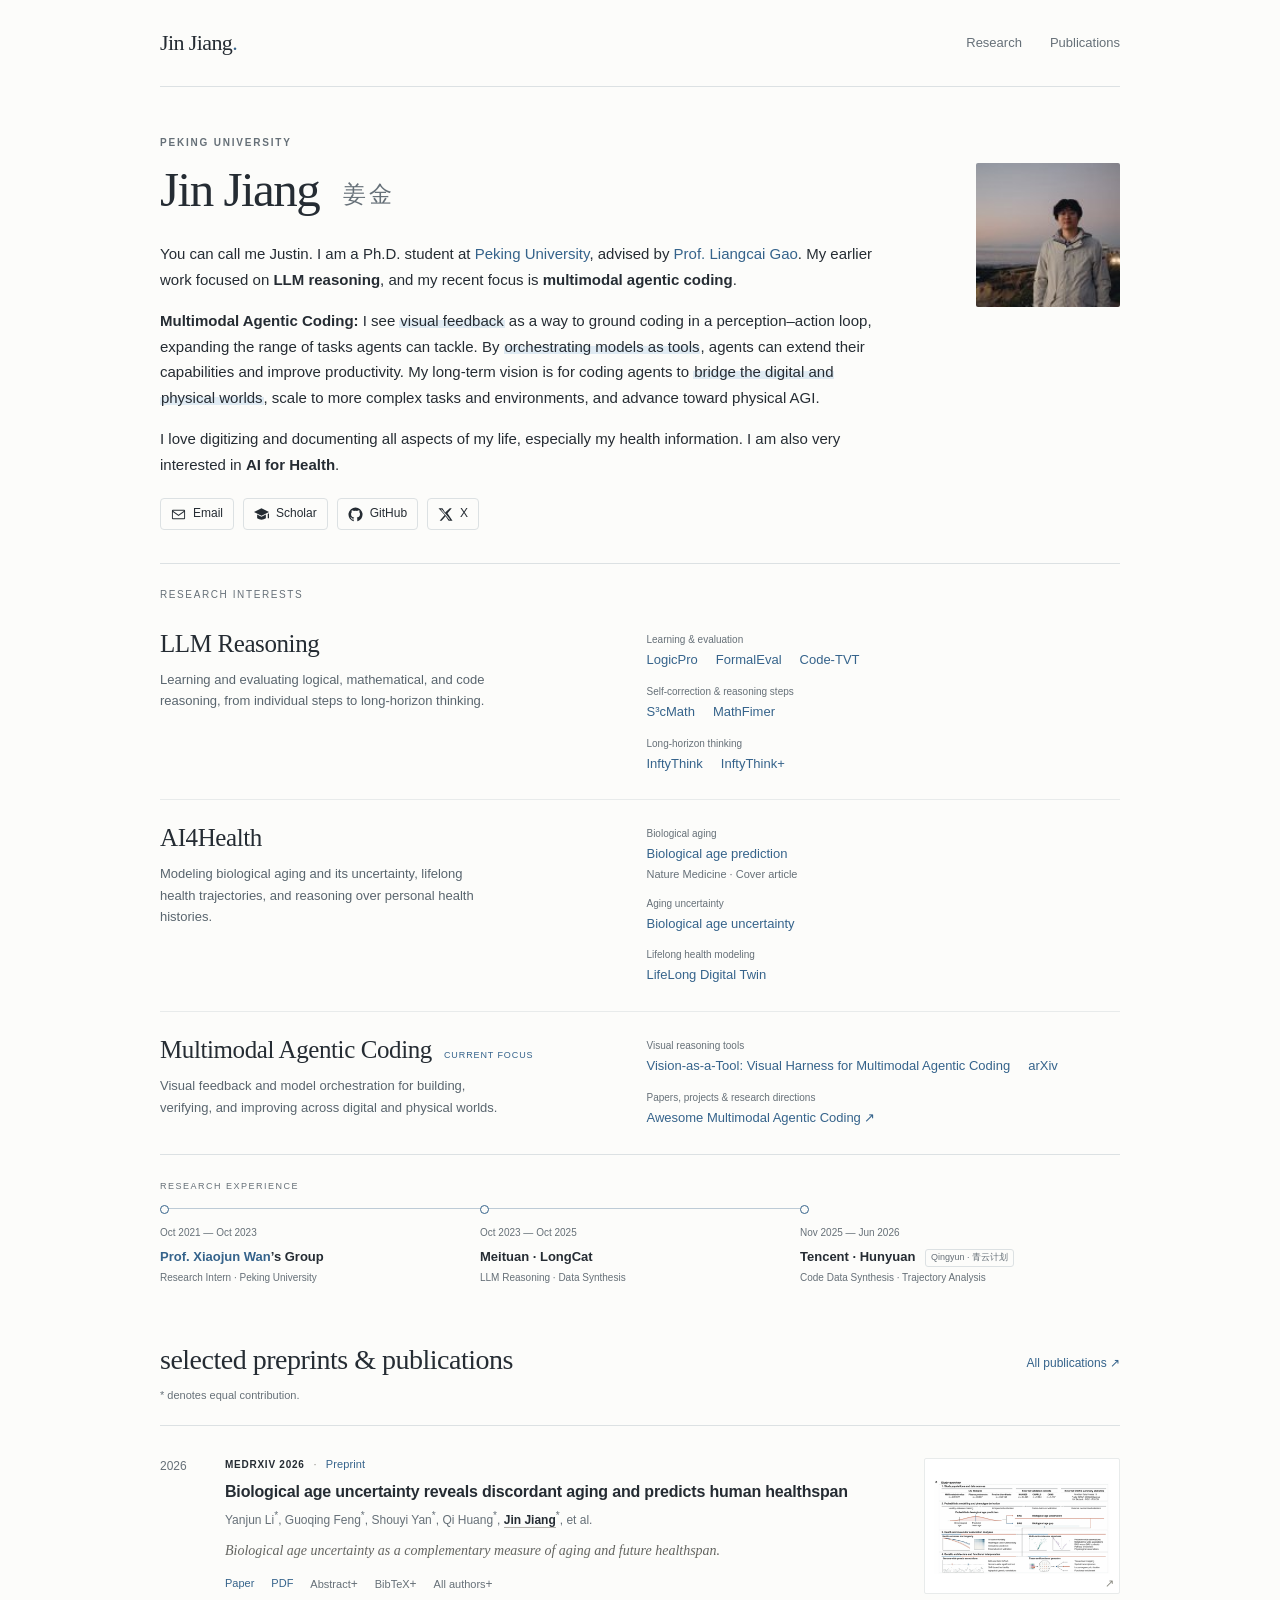
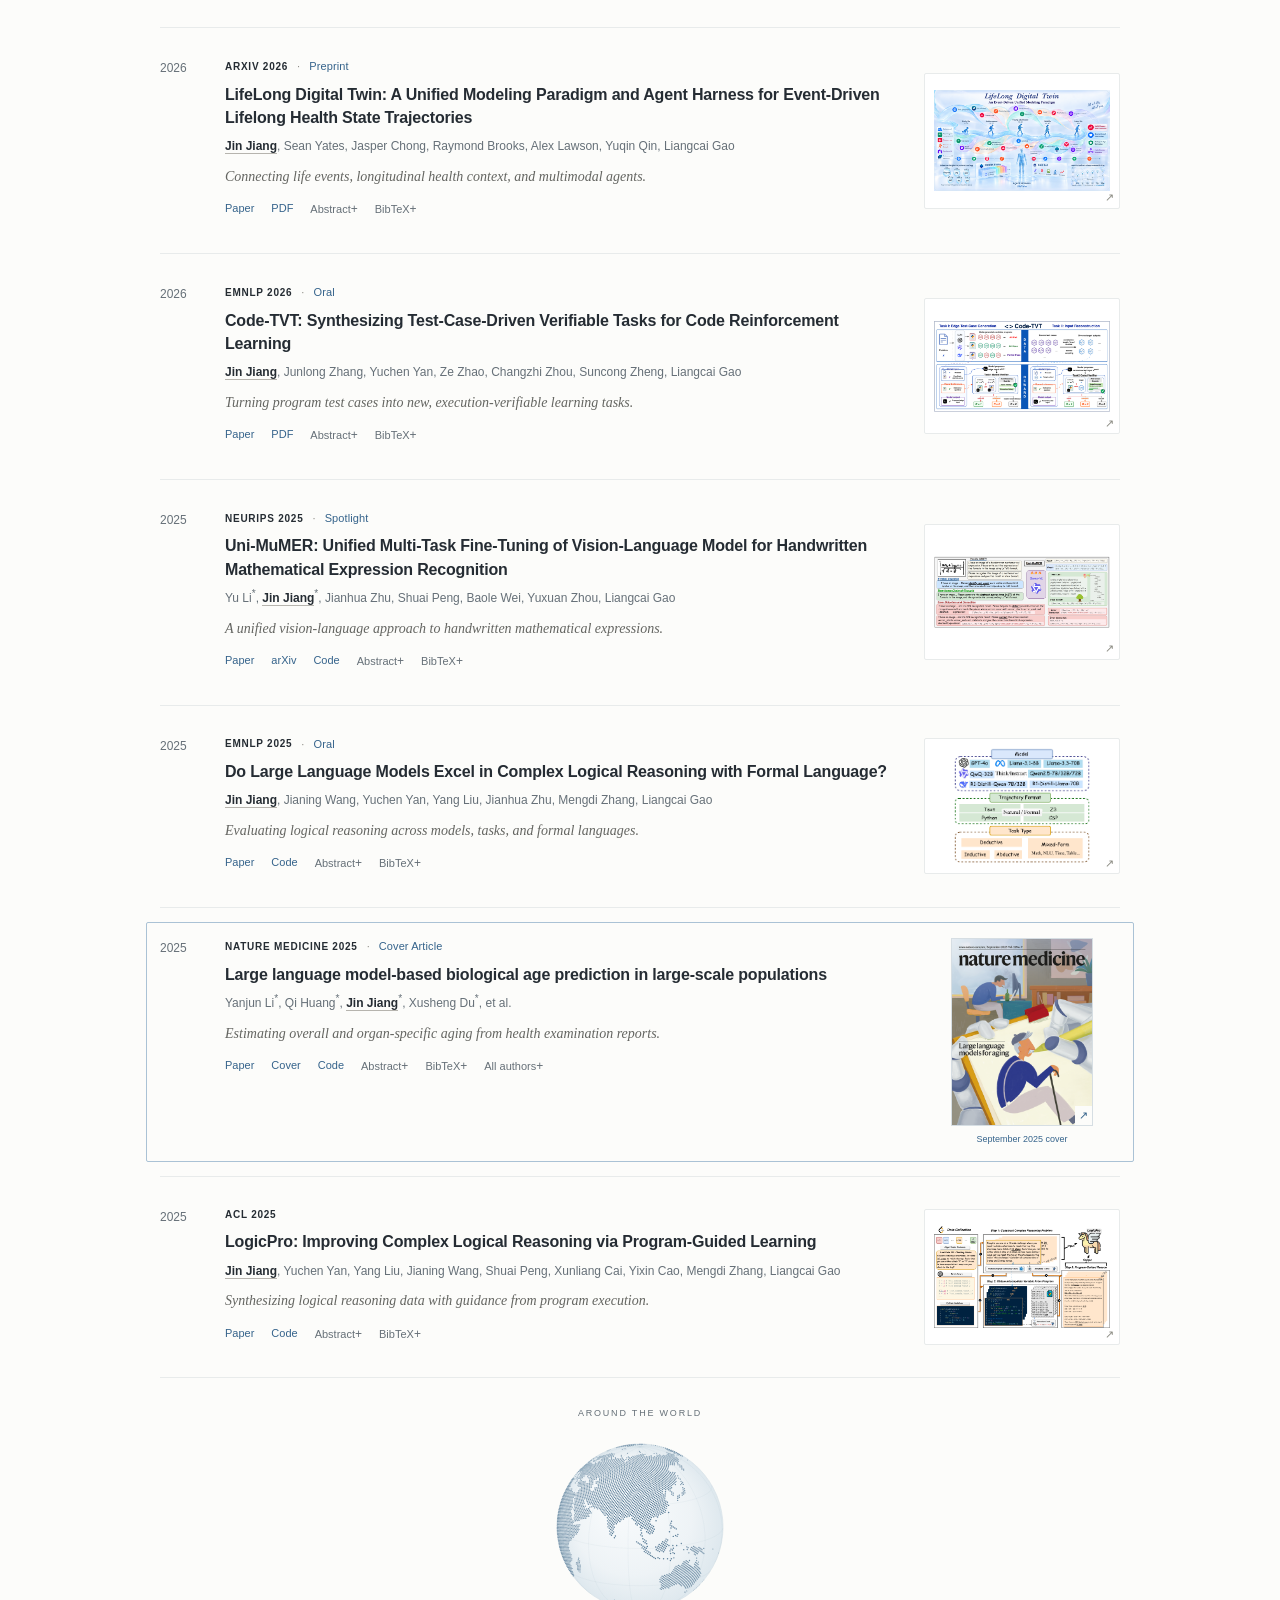
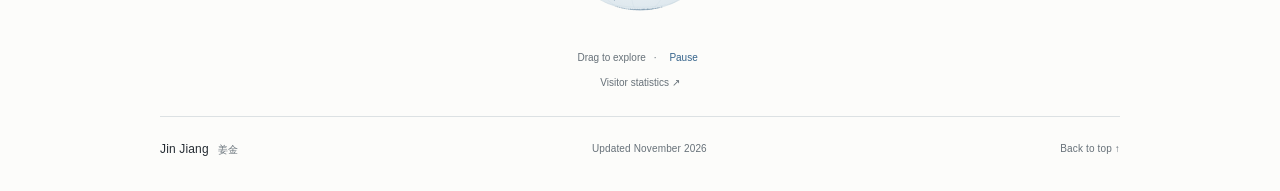
==== commit e4f99884: "Add Vision-as-a-Tool to multimodal coding research" ====
--- a/docs/index.html
+++ b/docs/index.html
@@ -131,6 +131,13 @@
         </div>
         <dl class="research-works">
           <div>
+            <dt>Visual reasoning tools</dt>
+            <dd>
+              <a href="https://scholar.google.com/citations?view_op=view_citation&amp;hl=zh-CN&amp;user=C17NgjsAAAAJ&amp;citation_for_view=C17NgjsAAAAJ:M3ejUd6NZC8C">Vision-as-a-Tool: Visual Harness for Multimodal Agentic Coding</a>
+              <a href="https://arxiv.org/abs/2611.17797" aria-label="Read Vision-as-a-Tool on arXiv">arXiv</a>
+            </dd>
+          </div>
+          <div>
             <dt>Papers, projects &amp; research directions</dt>
             <dd><a href="https://github.com/jiangjin1999/awesome-multimodal-agentic-coding">Awesome Multimodal Agentic Coding <span aria-hidden="true">↗</span></a></dd>
           </div>
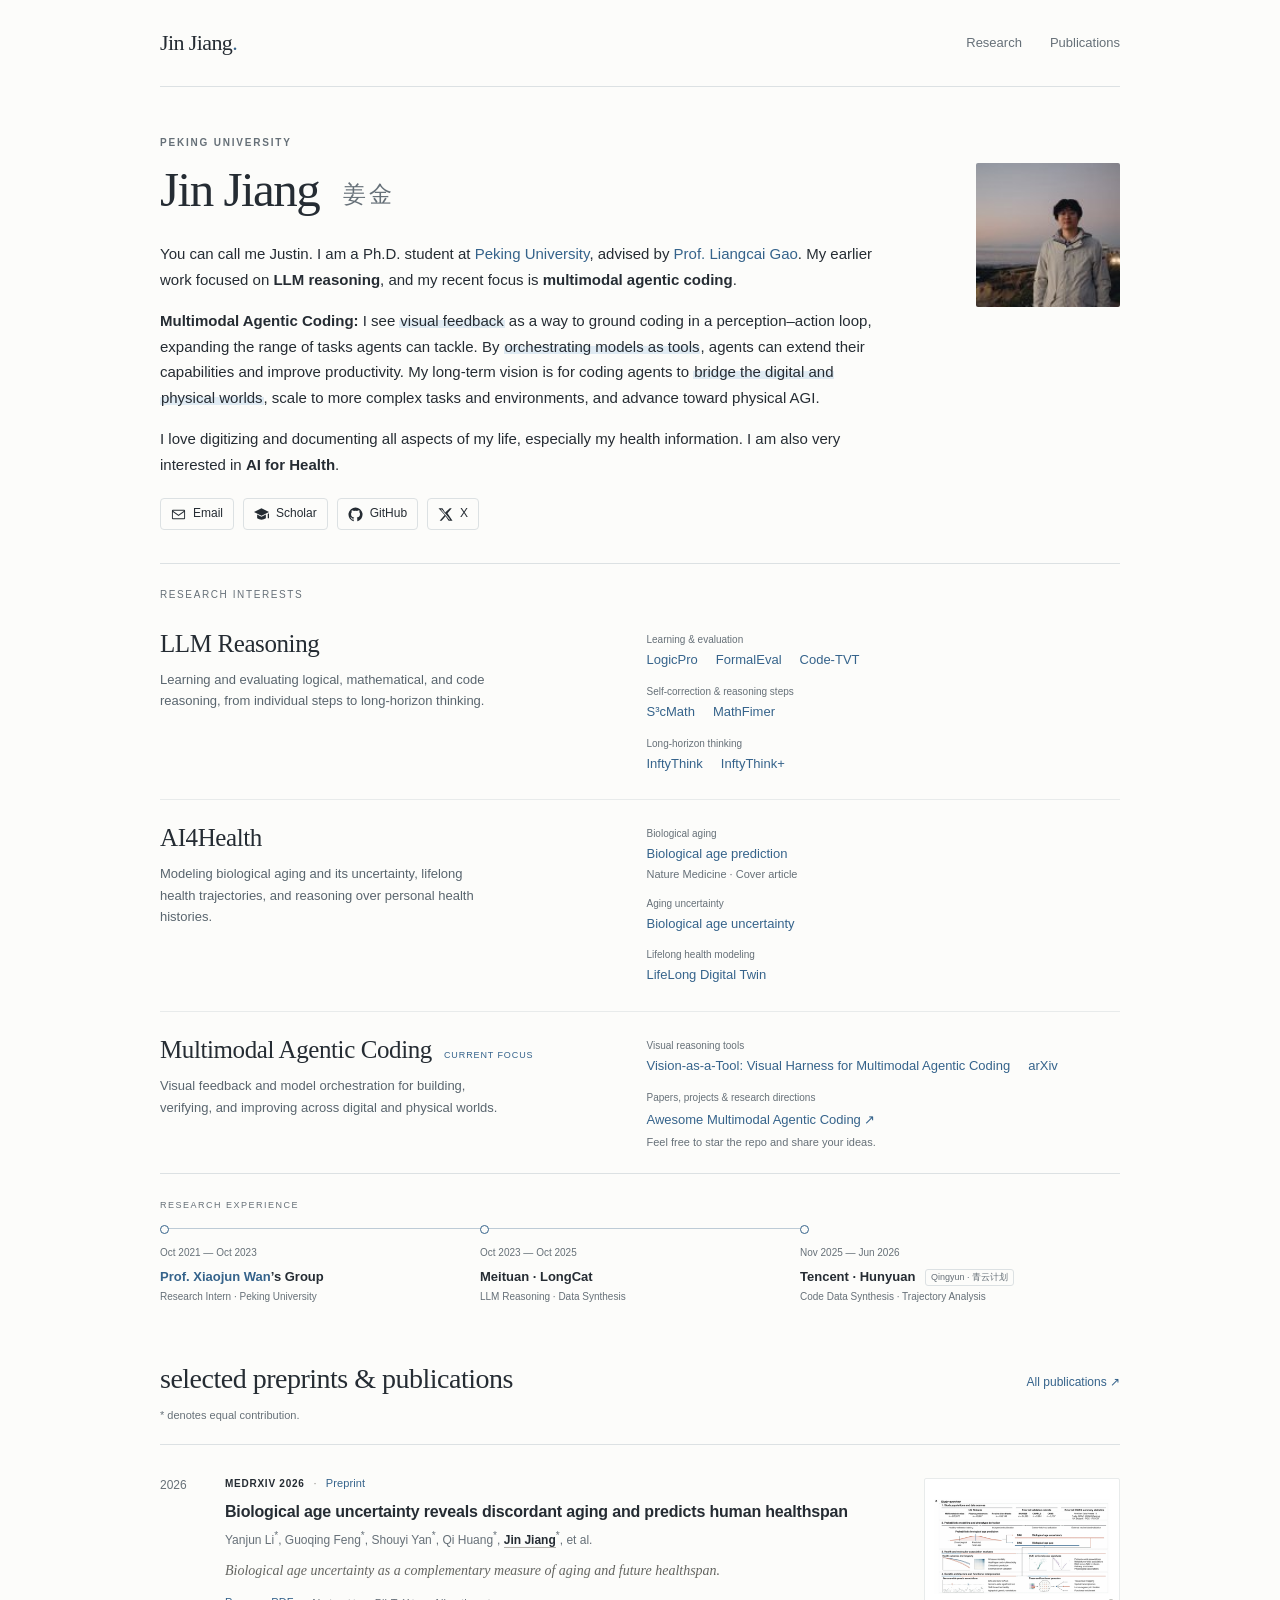
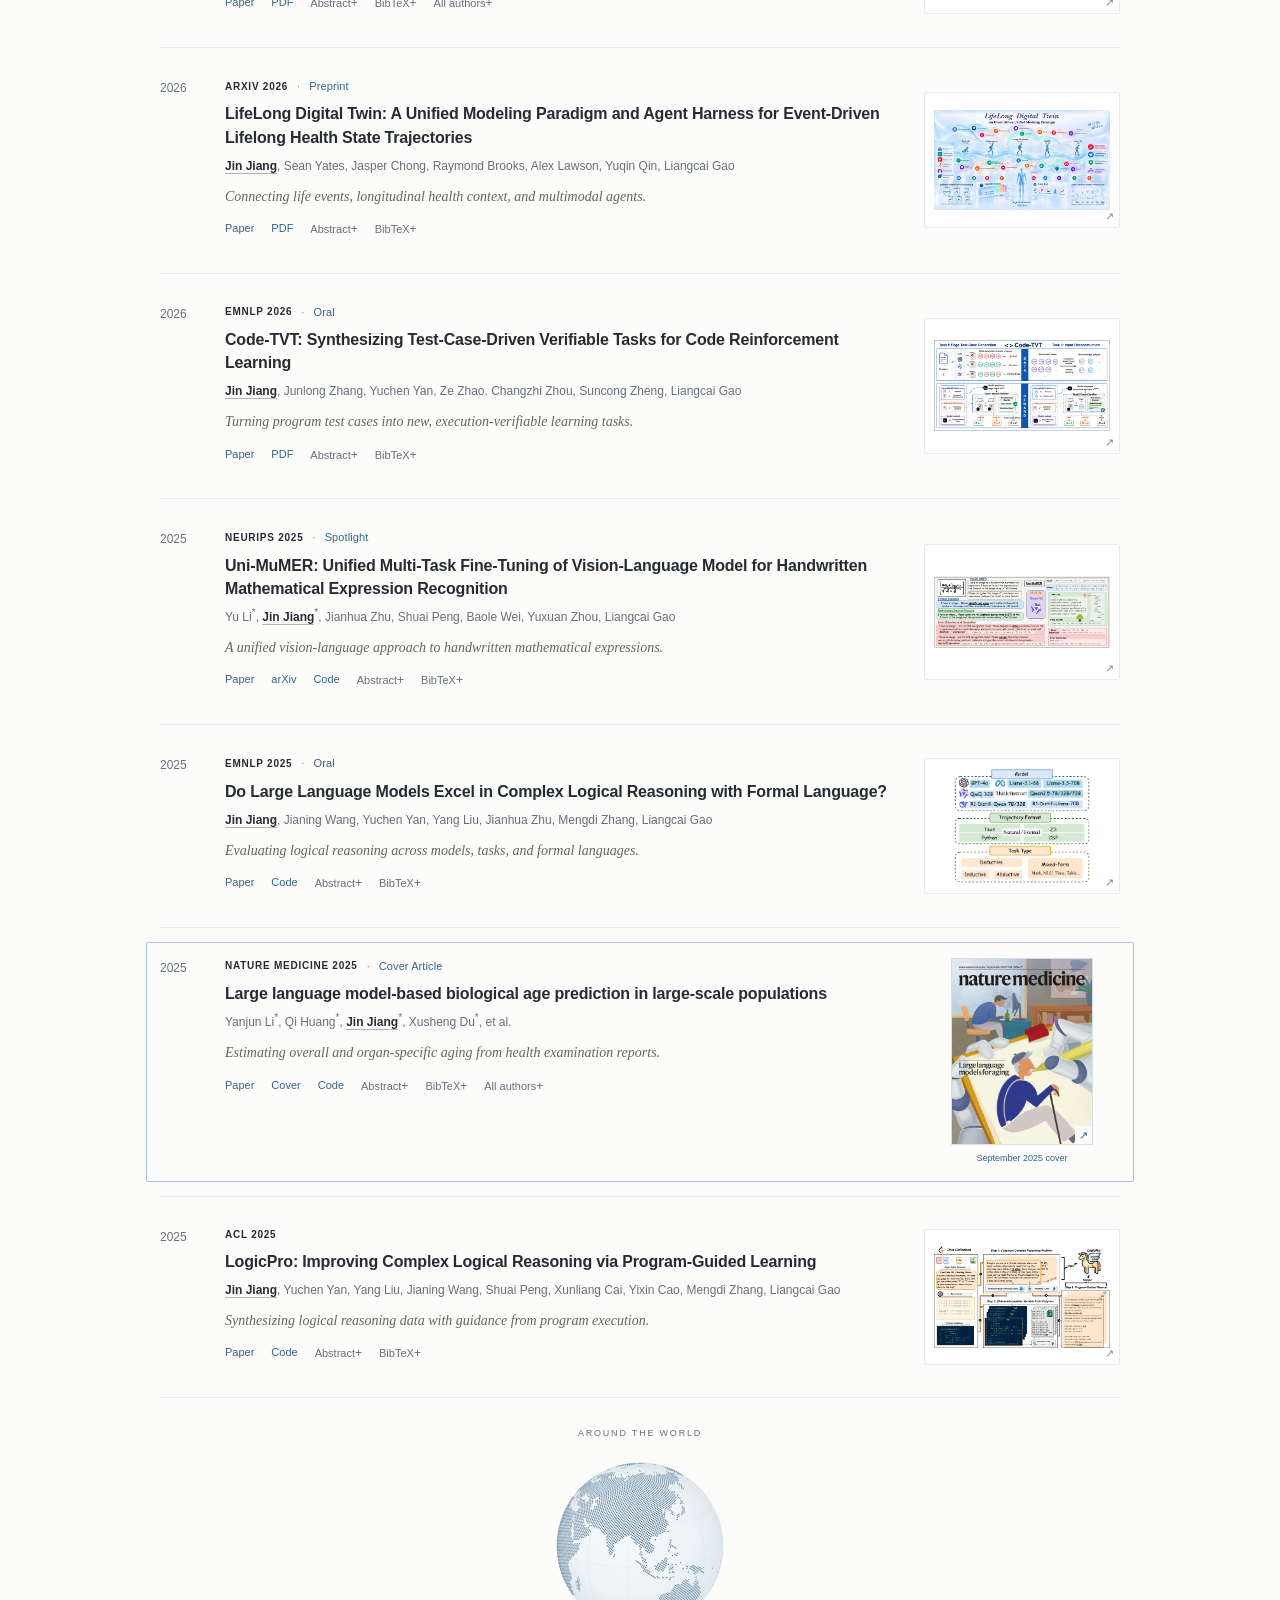
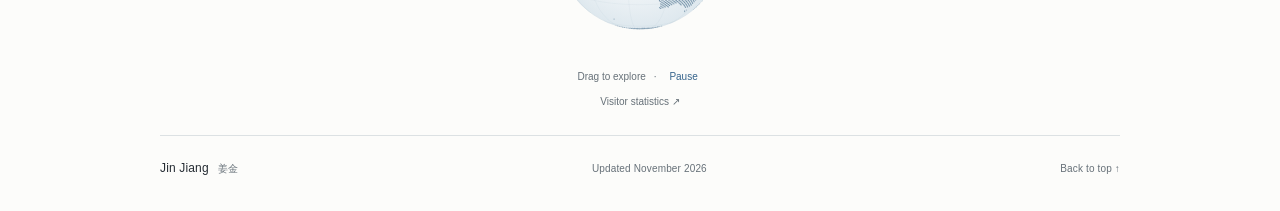
==== commit e40ffc9f: "Invite stars and ideas on the multimodal coding collection" ====
--- a/docs/index.html
+++ b/docs/index.html
@@ -139,7 +139,12 @@
           </div>
           <div>
             <dt>Papers, projects &amp; research directions</dt>
-            <dd><a href="https://github.com/jiangjin1999/awesome-multimodal-agentic-coding">Awesome Multimodal Agentic Coding <span aria-hidden="true">↗</span></a></dd>
+            <dd>
+              <div>
+                <a href="https://github.com/jiangjin1999/awesome-multimodal-agentic-coding">Awesome Multimodal Agentic Coding <span aria-hidden="true">↗</span></a>
+                <span class="research-work-note">Feel free to star the repo and share your ideas.</span>
+              </div>
+            </dd>
           </div>
         </dl>
       </article>
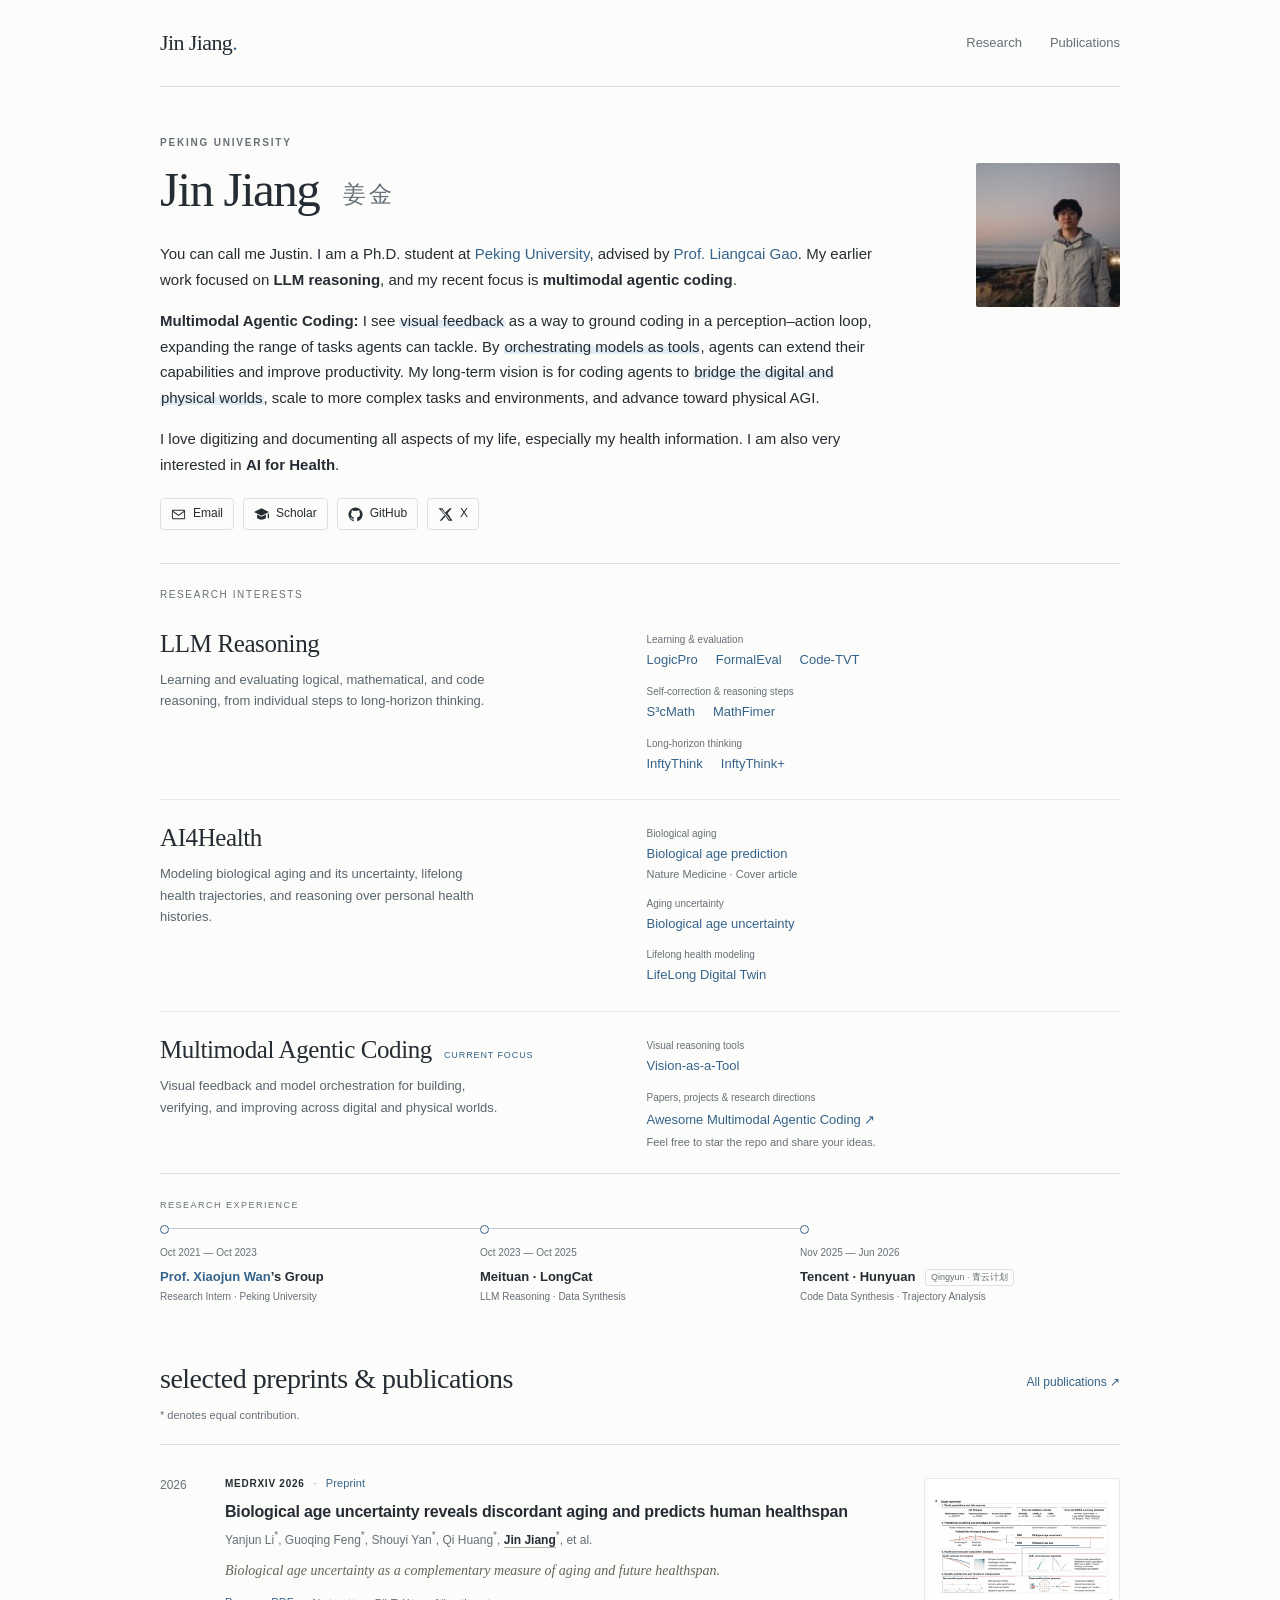
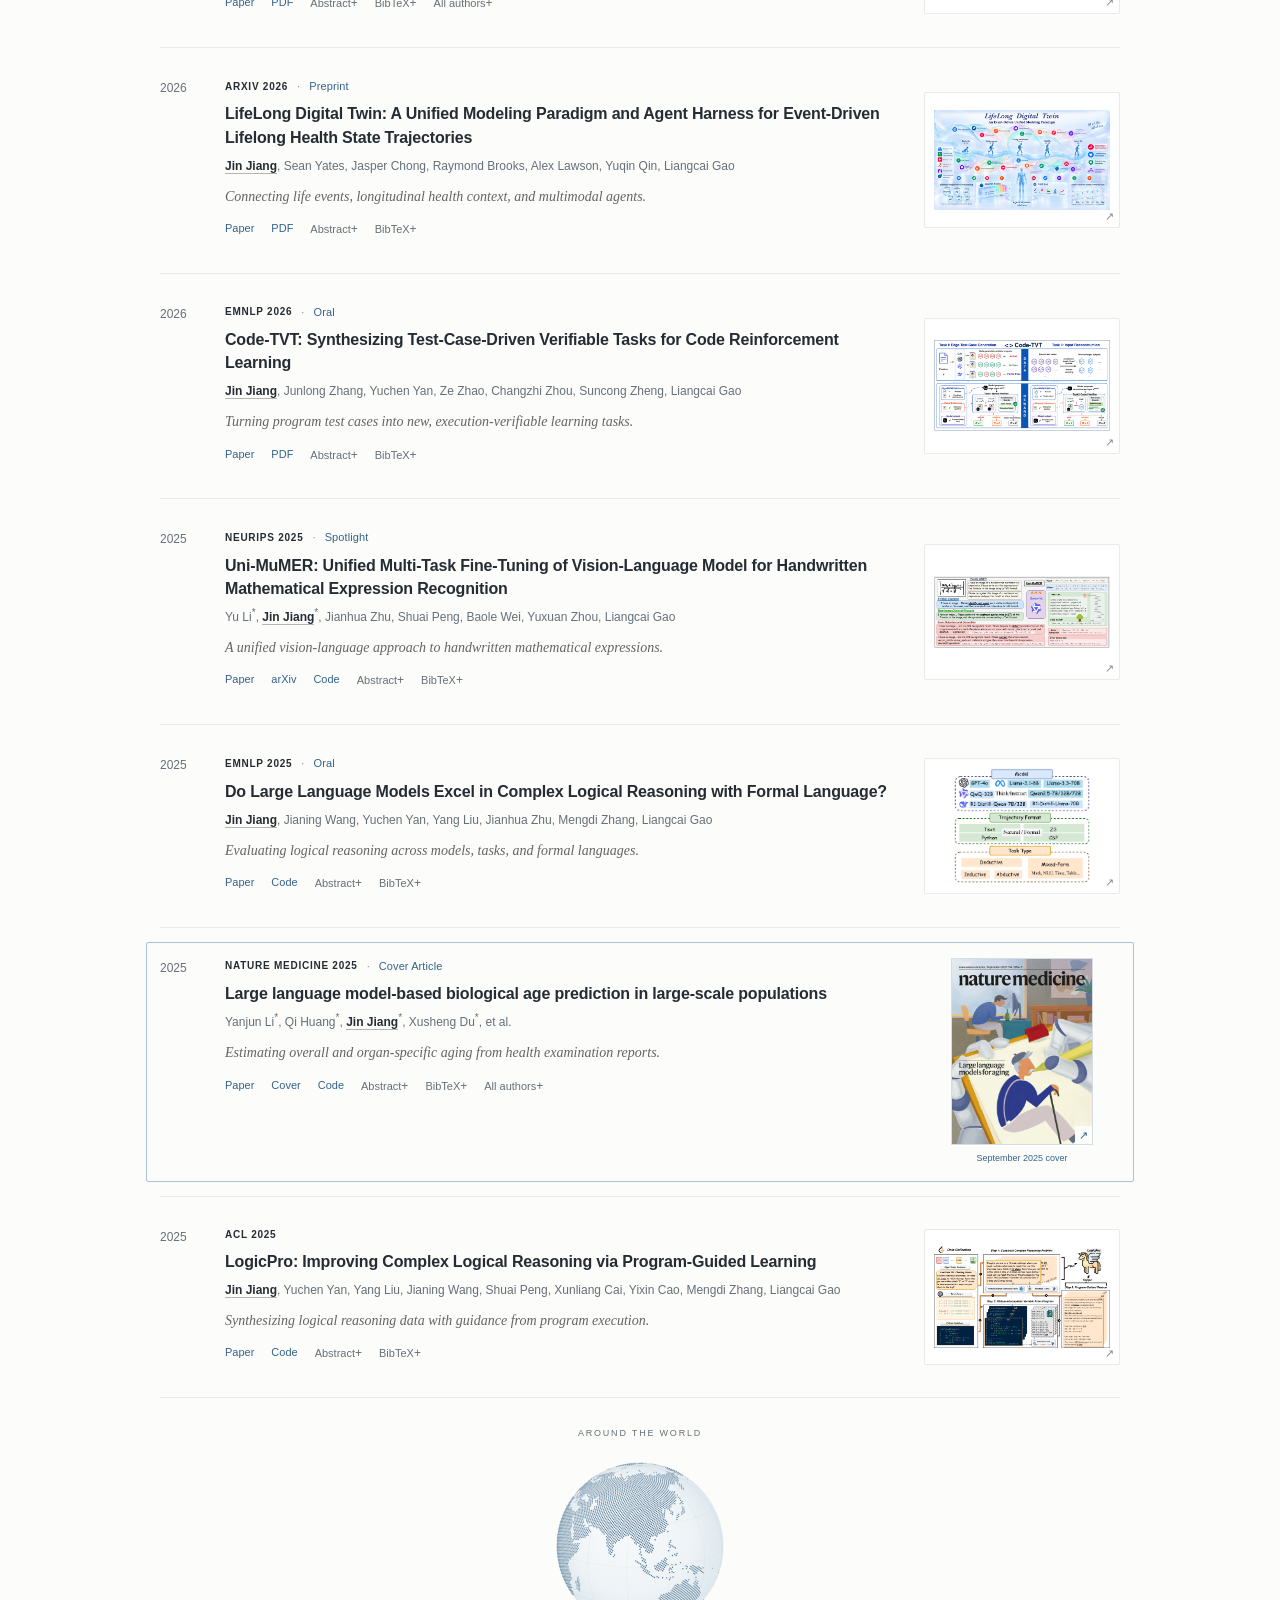
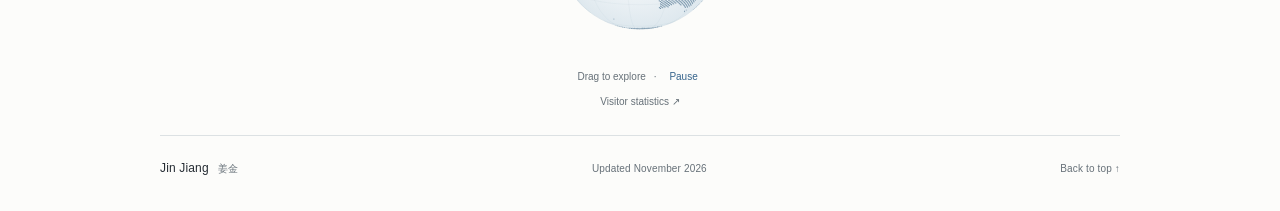
==== commit 09005795: "Shorten the Vision-as-a-Tool research entry" ====
--- a/docs/index.html
+++ b/docs/index.html
@@ -133,8 +133,7 @@
           <div>
             <dt>Visual reasoning tools</dt>
             <dd>
-              <a href="https://scholar.google.com/citations?view_op=view_citation&amp;hl=zh-CN&amp;user=C17NgjsAAAAJ&amp;citation_for_view=C17NgjsAAAAJ:M3ejUd6NZC8C">Vision-as-a-Tool: Visual Harness for Multimodal Agentic Coding</a>
-              <a href="https://arxiv.org/abs/2611.17797" aria-label="Read Vision-as-a-Tool on arXiv">arXiv</a>
+              <a href="https://scholar.google.com/citations?view_op=view_citation&amp;hl=zh-CN&amp;user=C17NgjsAAAAJ&amp;citation_for_view=C17NgjsAAAAJ:M3ejUd6NZC8C">Vision-as-a-Tool</a>
             </dd>
           </div>
           <div>
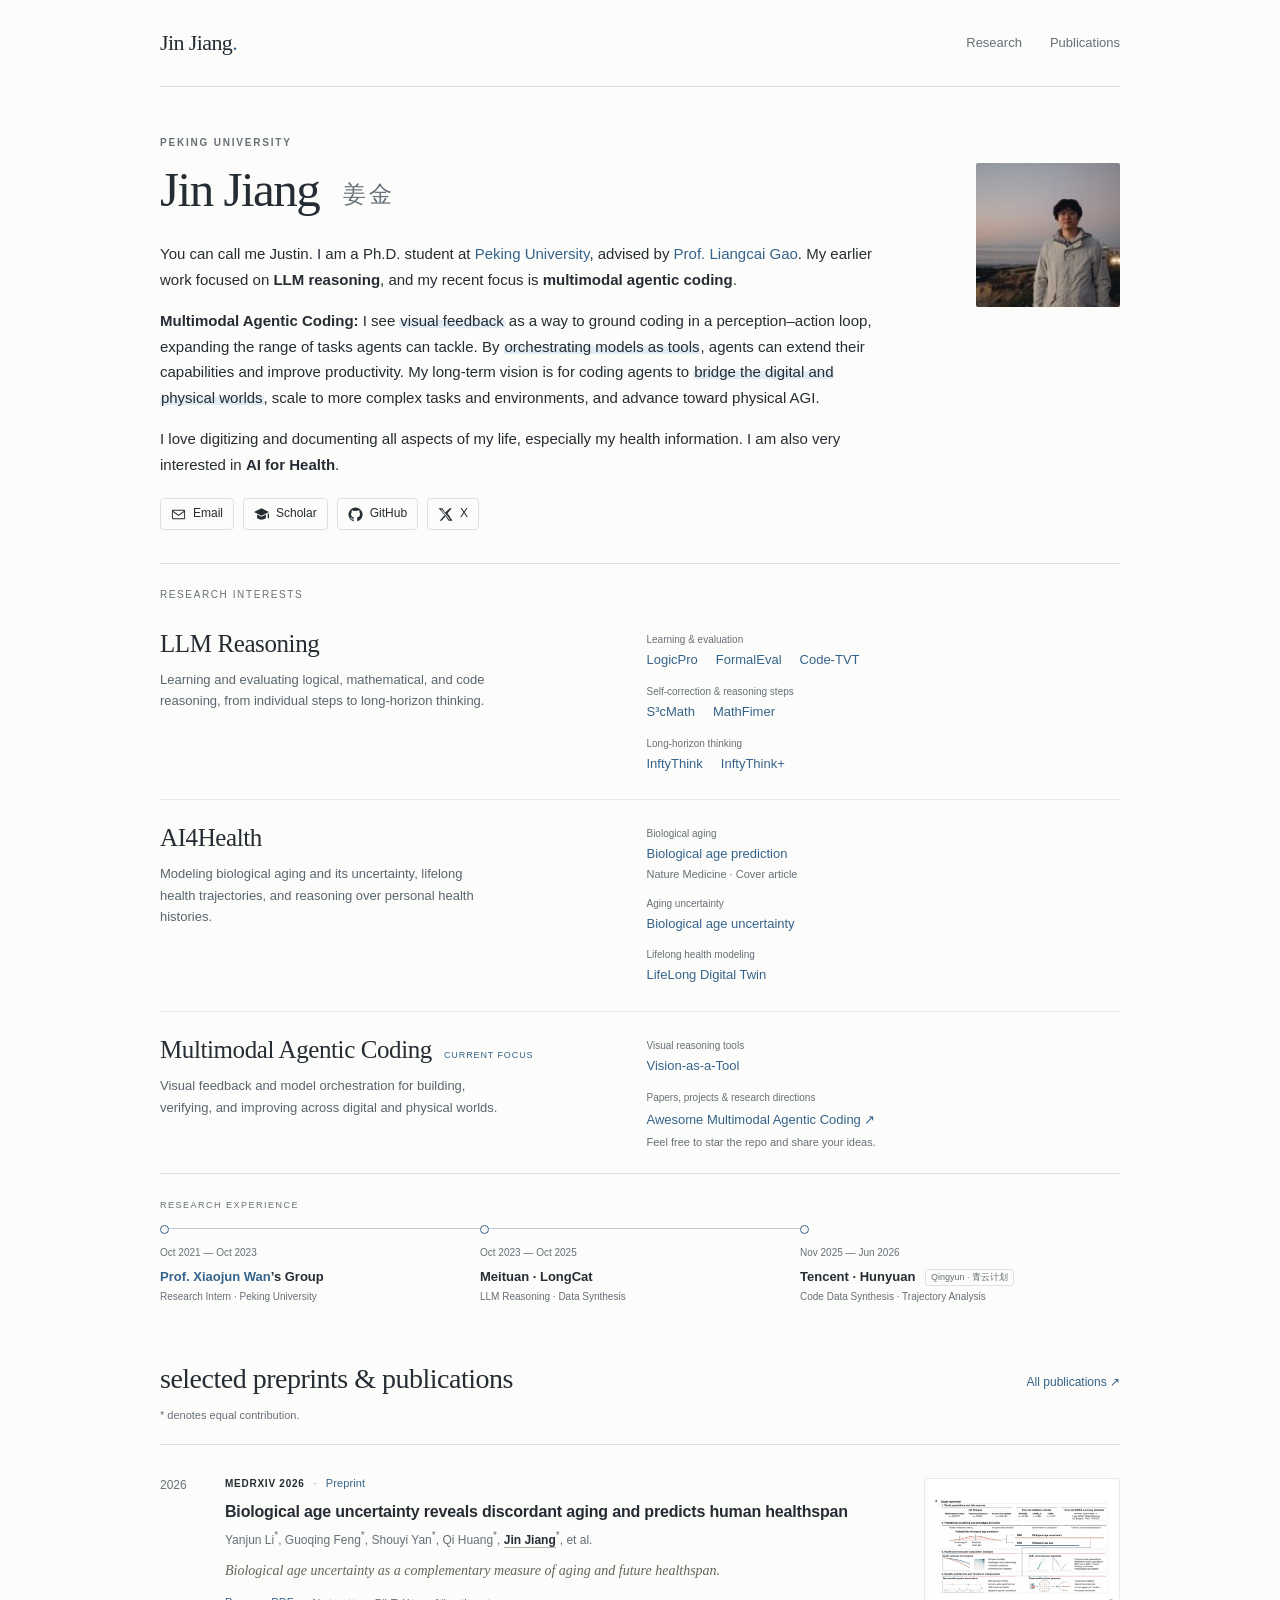
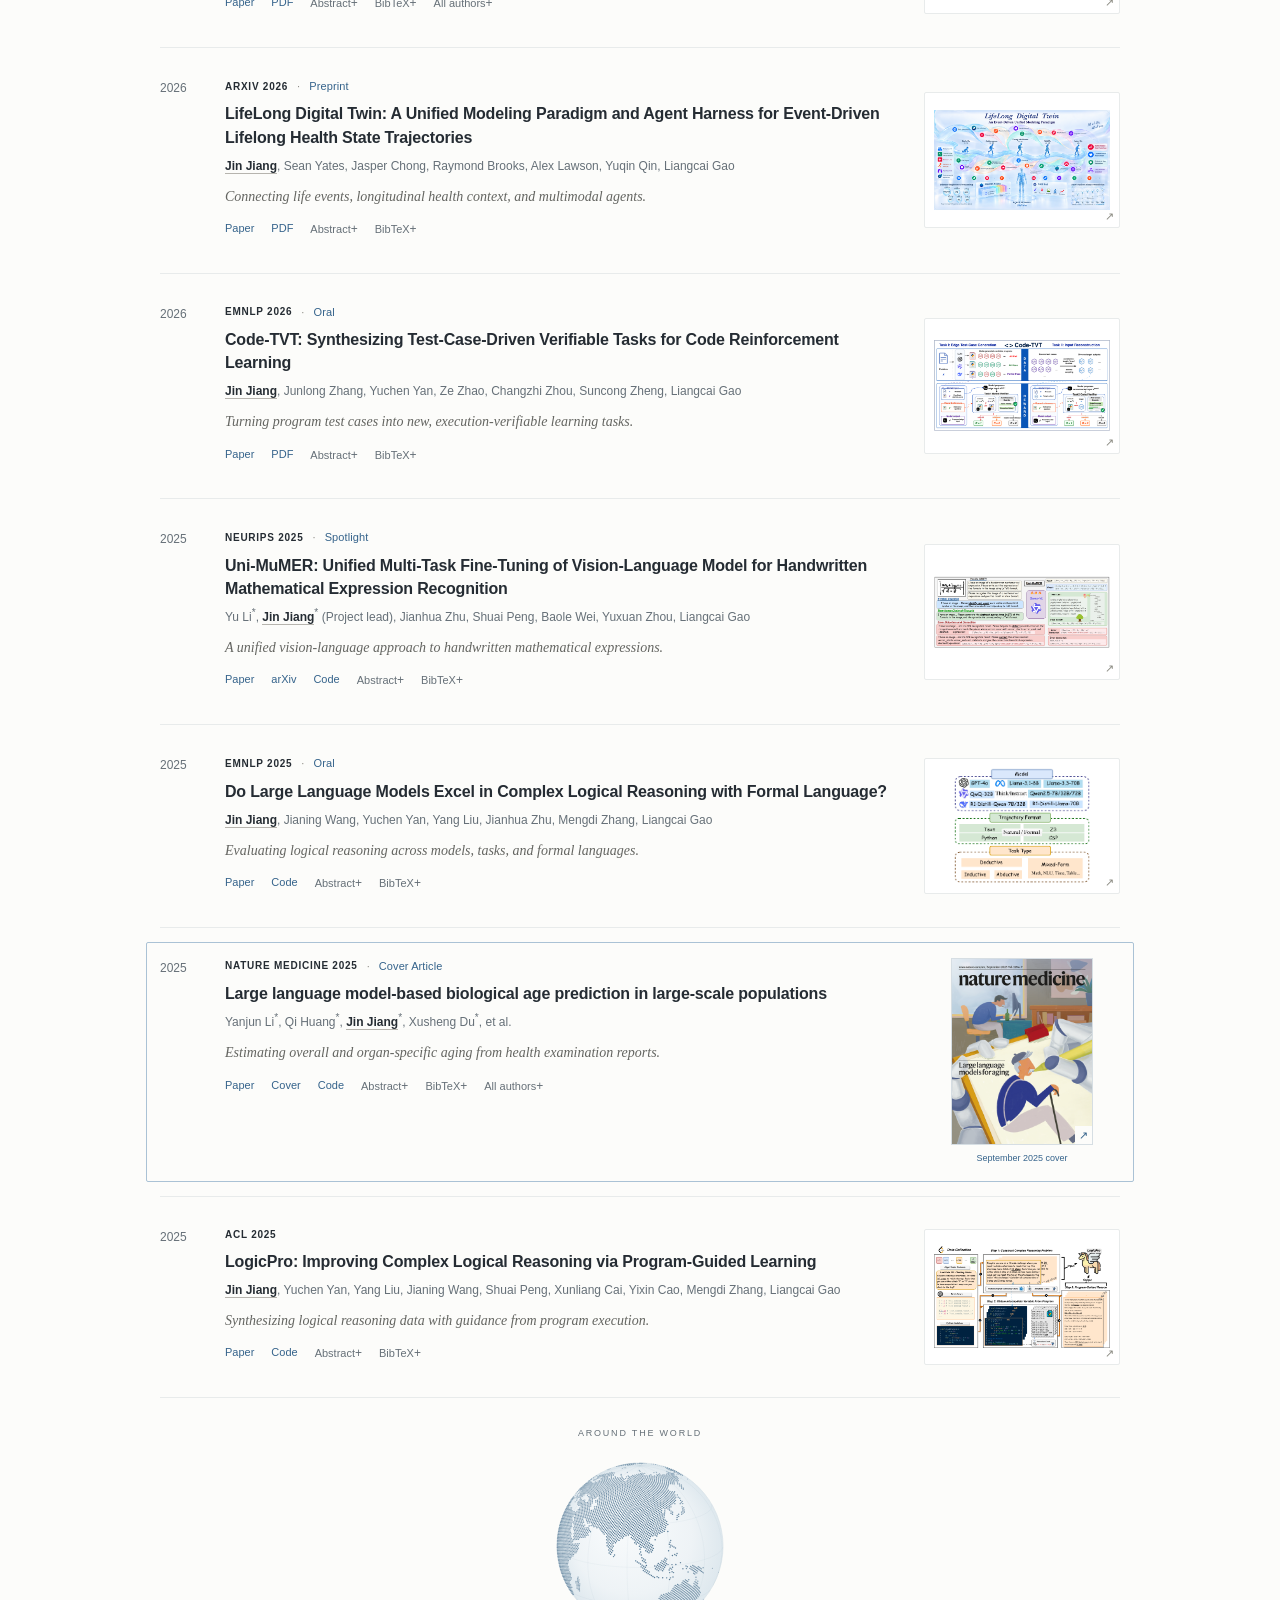
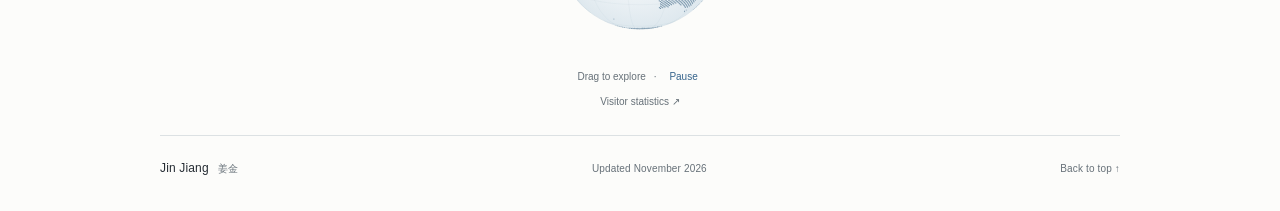
==== commit 77f1b7c4: "Label Jin Jiang’s project lead role on Uni-MuMER" ====
--- a/docs/index.html
+++ b/docs/index.html
@@ -11,7 +11,7 @@
   <meta property="og:type" content="website">
   <title>Jin Jiang | Peking University</title>
   <link rel="icon" href="assets/favicon.svg" type="image/svg+xml">
-  <link rel="stylesheet" href="assets/style.css?v=72ed9c2542">
+  <link rel="stylesheet" href="assets/style.css?v=c677d4bb55">
   <link rel="stylesheet" href="assets/research.css?v=2891c143ea">
   <script src="assets/site.js" defer></script>
   <script src="assets/globe-data.js" defer></script>
@@ -322,7 +322,7 @@
       <div class="paper-content">
         <div class="paper-meta"><span>NeurIPS 2025</span><span class="paper-status">Spotlight</span></div>
         <h3 id="unimumer-title"><a class="" href="https://proceedings.neurips.cc/paper_files/paper/2025/hash/bb992de895e886c2be79985835cb0ea4-Abstract-Conference.html">Uni-MuMER: Unified Multi-Task Fine-Tuning of Vision-Language Model for Handwritten Mathematical Expression Recognition</a></h3>
-        <p class="authors">Yu Li<sup aria-label="equal contribution">*</sup>, <strong>Jin Jiang</strong><sup aria-label="equal contribution">*</sup>, Jianhua Zhu, Shuai Peng, Baole Wei, Yuxuan Zhou, Liangcai Gao</p>
+        <p class="authors">Yu Li<sup aria-label="equal contribution">*</sup>, <span class="author-with-role"><strong>Jin Jiang</strong><sup aria-label="equal contribution">*</sup> (Project lead)</span>, Jianhua Zhu, Shuai Peng, Baole Wei, Yuxuan Zhou, Liangcai Gao</p>
         <p class="paper-summary">A unified vision-language approach to handwritten mathematical expressions.</p>
         <div class="paper-tools">
           <a class="" href="https://proceedings.neurips.cc/paper_files/paper/2025/hash/bb992de895e886c2be79985835cb0ea4-Abstract-Conference.html">Paper</a>
--- a/docs/assets/style.css
+++ b/docs/assets/style.css
@@ -104,6 +104,7 @@
 .paper h3 a { color: var(--ink); }
 .paper h3 a:hover { color: var(--accent); }
 .authors { color: var(--muted); font-size: 12px; line-height: 1.65; margin-bottom: 9px; }
+.author-with-role { white-space: nowrap; }
 .authors strong, .full-authors strong { color: var(--ink); font-weight: 650; border-bottom: 1px solid #b6b4ae; }
 sup { font-size: .85em; line-height: 0; }
 .paper-summary { font-family: var(--serif); font-style: italic; font-size: 14px; line-height: 1.6; color: #646561; margin-bottom: 9px; }
